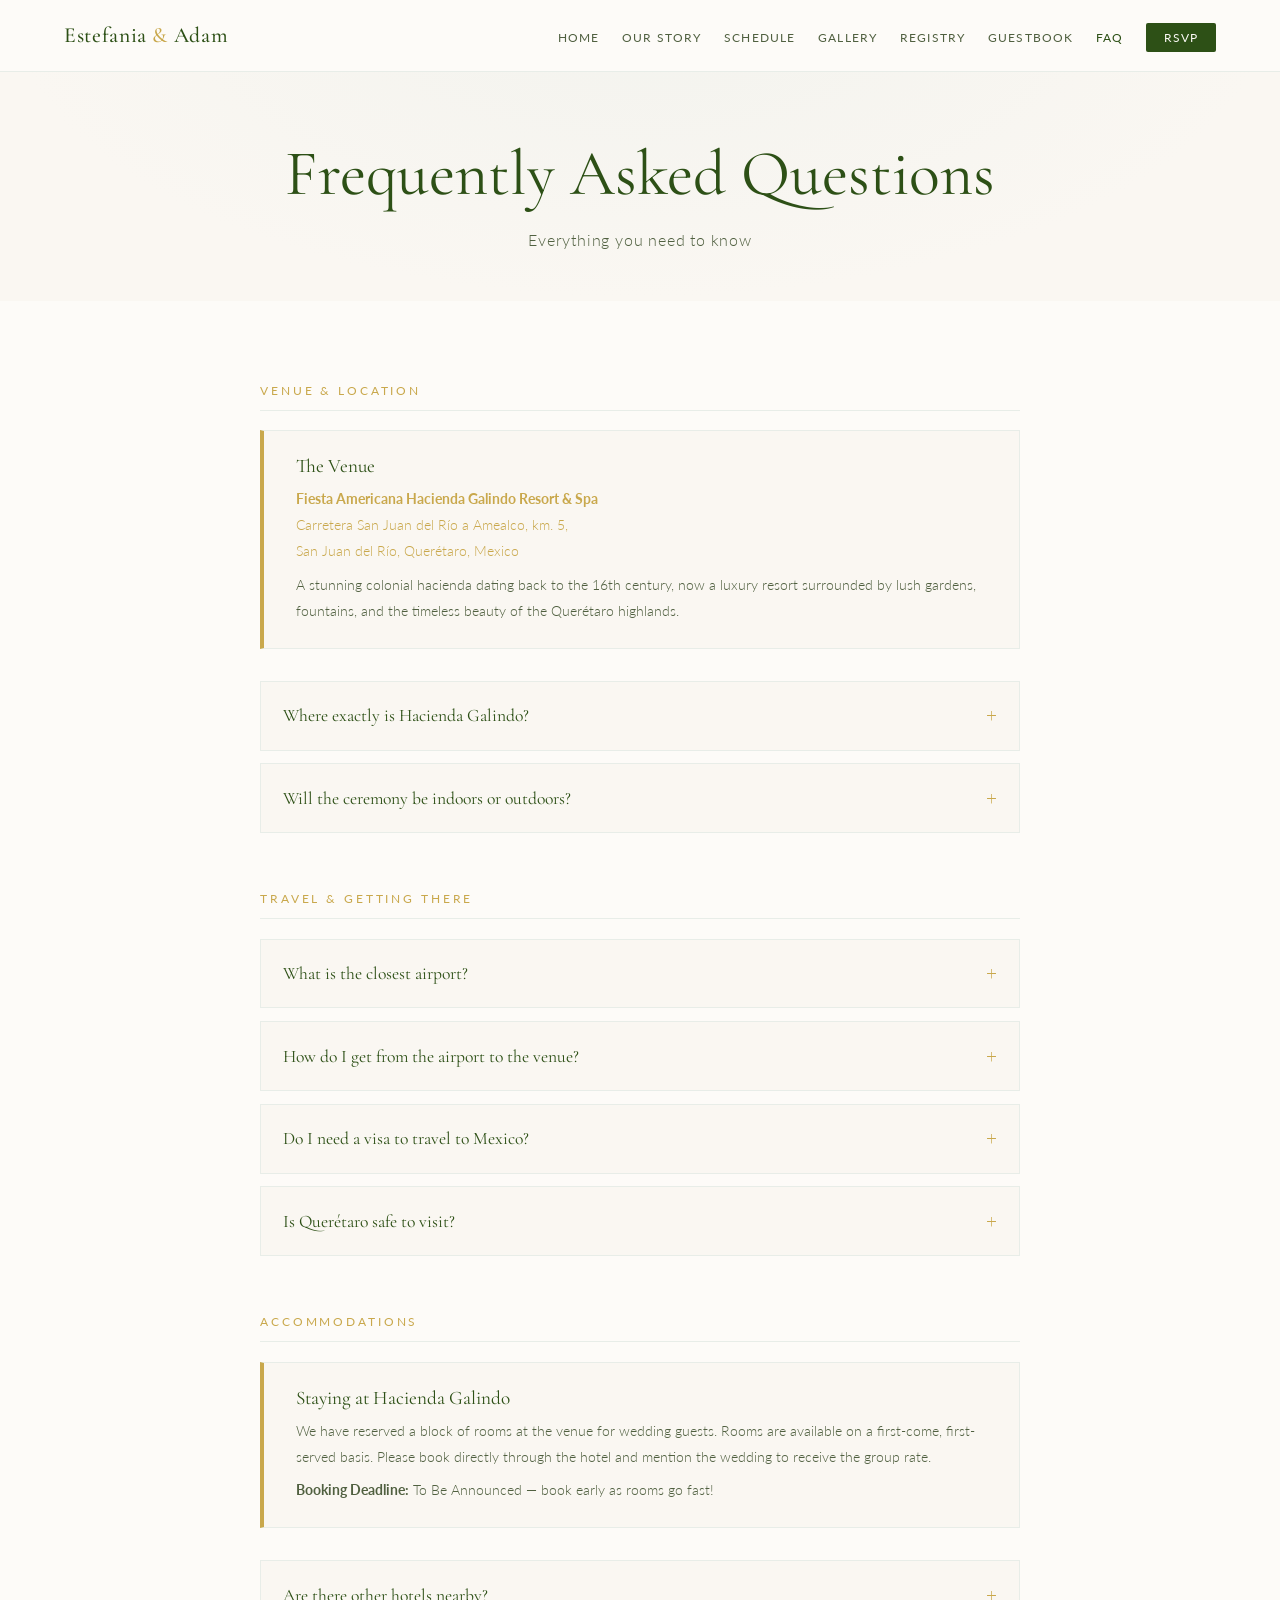
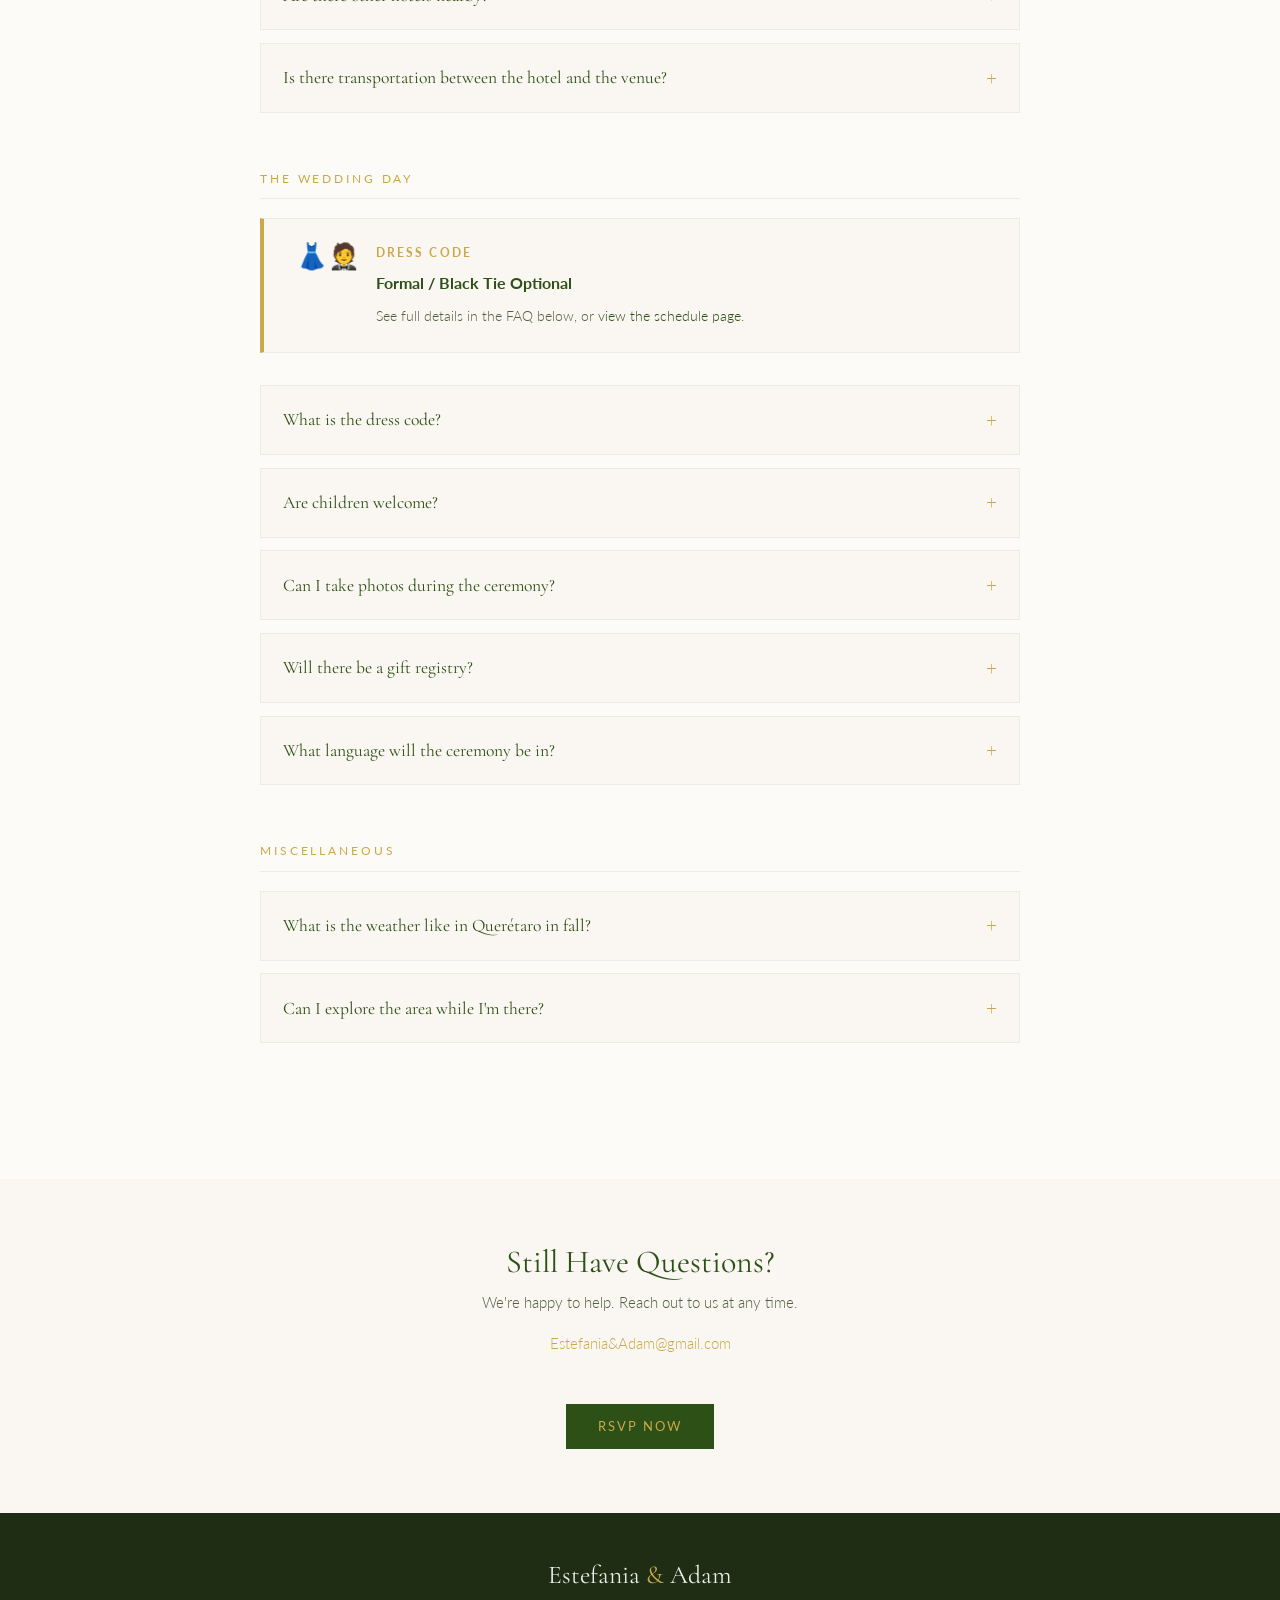
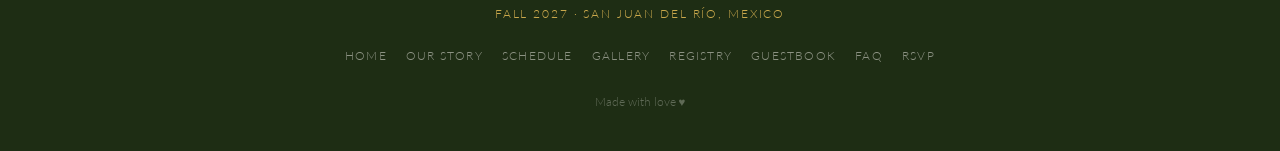
==== faq.html @ 888a8d98 "Update the dress code" ====
<!DOCTYPE html>
<html lang="en">
<head>
  <meta charset="UTF-8" />
  <meta name="viewport" content="width=device-width, initial-scale=1.0" />
  <title>FAQ · Estefania &amp; Adam</title>
  <link rel="stylesheet" href="style.css" />
  <style>
    .faq-section {
      padding: 5rem 0;
      background: var(--warm-white);
    }
    .faq-max {
      max-width: 760px;
      margin: 0 auto;
    }
    .faq-category {
      margin-bottom: 3.5rem;
    }
    .faq-category-title {
      font-family: 'Lato', sans-serif;
      font-size: 0.72rem;
      font-weight: 400;
      letter-spacing: 0.25em;
      text-transform: uppercase;
      color: var(--gold);
      margin-bottom: 1.2rem;
      padding-bottom: 0.6rem;
      border-bottom: 1px solid var(--blush);
    }
    .info-box {
      background: var(--ivory);
      border: 1px solid var(--blush);
      border-left: 4px solid var(--gold);
      padding: 1.5rem 2rem;
      margin-bottom: 2rem;
    }
    .info-box h3 {
      font-size: 1.2rem;
      color: var(--rose);
      margin-bottom: 0.5rem;
    }
    .info-box p, .info-box li {
      font-size: 0.9rem;
      color: var(--text-light);
      line-height: 1.8;
    }
    .info-box ul {
      padding-left: 1.2rem;
      margin-top: 0.4rem;
    }
    .info-box a {
      color: var(--gold);
    }
    .contact-section {
      background: var(--ivory);
      padding: 4rem 1rem;
      text-align: center;
    }
    .contact-section h2 {
      font-size: 2rem;
      color: var(--rose);
      margin-bottom: 0.5rem;
    }
    .contact-section p {
      color: var(--text-light);
      margin-bottom: 1rem;
      font-size: 0.92rem;
    }
    .contact-section a {
      color: var(--gold);
    }
  </style>
</head>
<body>

<nav class="site-nav" aria-label="Main navigation">
  <div class="nav-inner">
    <a href="index.html" class="nav-logo">Estefania <span>&amp;</span> Adam</a>
    <button class="nav-toggle" aria-label="Toggle menu" aria-expanded="false">
      <span></span><span></span><span></span>
    </button>
    <ul class="nav-links">
      <li><a href="index.html">Home</a></li>
      <li><a href="our-story.html">Our Story</a></li>
      <li><a href="schedule.html">Schedule</a></li>
      <li><a href="gallery.html">Gallery</a></li>
      <li><a href="registry.html">Registry</a></li>
      <li><a href="guestbook.html">Guestbook</a></li>
      <li><a href="faq.html">FAQ</a></li>
      <li><a href="rsvp.html" class="nav-rsvp-btn">RSVP</a></li>
    </ul>
  </div>
</nav>

<div class="page-hero">
  <h1 class="fade-in">Frequently Asked Questions</h1>
  <p class="fade-in">Everything you need to know</p>
</div>

<section class="faq-section">
  <div class="container">
    <div class="faq-max">

      <!-- Venue & Location -->
      <div class="faq-category fade-in">
        <div class="faq-category-title">Venue &amp; Location</div>

        <div class="info-box">
          <h3>The Venue</h3>
          <p><a href="https://maps.google.com/?q=Fiesta+Americana+Hacienda+Galindo+Resort+%26+Spa,+Carretera+Amealco+Km+5.5,+San+Juan+del+Rio,+Queretaro,+Mexico" class="map-link" target="_blank" rel="noopener noreferrer"><strong>Fiesta Americana Hacienda Galindo Resort &amp; Spa</strong><br>
          Carretera San Juan del Río a Amealco, km. 5,<br>
          San Juan del Río, Querétaro, Mexico</a></p>
          <p style="margin-top:0.5rem">A stunning colonial hacienda dating back to the 16th century, now a luxury resort surrounded by lush gardens, fountains, and the timeless beauty of the Querétaro highlands.</p>
        </div>

        <div class="accordion fade-in">
          <div class="accordion-header">
            <h3>Where exactly is Hacienda Galindo?</h3>
            <span class="accordion-icon">+</span>
          </div>
          <div class="accordion-body">
            <p>Hacienda Galindo is located in San Juan del Río, in the state of Querétaro, Mexico — about 1.5 hours north of Mexico City and 1 hour south of the city of Querétaro. The surrounding countryside is beautiful and the hacienda itself is set among gardens and colonial architecture.</p>
          </div>
        </div>

        <div class="accordion fade-in">
          <div class="accordion-header">
            <h3>Will the ceremony be indoors or outdoors?</h3>
            <span class="accordion-icon">+</span>
          </div>
          <div class="accordion-body">
            <p>The ceremony will take place in the hacienda's historic chapel. The cocktail hour will be held in the outdoor garden courtyard, and the reception dinner and dancing will be in the grand indoor ballroom. We recommend bringing a light wrap for the outdoor portions of the evening.</p>
          </div>
        </div>
      </div>

      <!-- Travel -->
      <div class="faq-category fade-in">
        <div class="faq-category-title">Travel &amp; Getting There</div>

        <div class="accordion fade-in">
          <div class="accordion-header">
            <h3>What is the closest airport?</h3>
            <span class="accordion-icon">+</span>
          </div>
          <div class="accordion-body">
            <p>The two main options are:</p>
            <ul>
              <li><strong>Mexico City International Airport (MEX)</strong> — the largest hub, about 1.5–2 hours from the venue by car or bus.</li>
              <li><strong>Querétaro Intercontinental Airport (QRO)</strong> — smaller, fewer direct flights, but only about 1 hour from the venue.</li>
            </ul>
            <p>We recommend checking flights to both airports and comparing options. Many international guests choose to fly into MEX for more flight options.</p>
          </div>
        </div>

        <div class="accordion fade-in">
          <div class="accordion-header">
            <h3>How do I get from the airport to the venue?</h3>
            <span class="accordion-icon">+</span>
          </div>
          <div class="accordion-body">
            <p>Several options:</p>
            <ul>
              <li><strong>Rental car</strong>: Recommended for flexibility. Highway 57D connects Mexico City and Querétaro and is a smooth, well-maintained toll road.</li>
              <li><strong>Shuttle service</strong>: The hotel can arrange private shuttle transfers from both airports. Contact the resort directly for rates.</li>
              <li><strong>Bus</strong>: ETN and Primera Plus run luxury buses from Mexico City's North Terminal (Terminal del Norte) to San Juan del Río. Comfortable and affordable.</li>
              <li><strong>Rideshare/Taxi</strong>: Available from both airports — agree on a price before you go if taking a regular taxi.</li>
            </ul>
          </div>
        </div>

        <div class="accordion fade-in">
          <div class="accordion-header">
            <h3>Do I need a visa to travel to Mexico?</h3>
            <span class="accordion-icon">+</span>
          </div>
          <div class="accordion-body">
            <p>Citizens of the United States, Canada, and most European countries do not need a visa for tourism stays up to 180 days. However, requirements vary by nationality — please check with your country's travel authority or the Mexican consulate website well in advance of your trip.</p>
            <p>All visitors will need to fill out an FMM (tourist permit) upon entry, which is typically handled at the airport or border crossing.</p>
          </div>
        </div>

        <div class="accordion fade-in">
          <div class="accordion-header">
            <h3>Is Querétaro safe to visit?</h3>
            <span class="accordion-icon">+</span>
          </div>
          <div class="accordion-body">
            <p>Querétaro is consistently ranked one of the safest states in Mexico and is a popular destination for both domestic and international travelers. San Juan del Río is a peaceful, charming town. As always, exercise common sense while traveling — keep an eye on your belongings and use established transportation options.</p>
          </div>
        </div>
      </div>

      <!-- Accommodations -->
      <div class="faq-category fade-in">
        <div class="faq-category-title">Accommodations</div>

        <div class="info-box">
          <h3>Staying at Hacienda Galindo</h3>
          <p>We have reserved a block of rooms at the venue for wedding guests. Rooms are available on a first-come, first-served basis. Please book directly through the hotel and mention the wedding to receive the group rate.</p>
          <p style="margin-top:0.5rem"><strong>Booking Deadline:</strong> To Be Announced — book early as rooms go fast!</p>
        </div>

        <div class="accordion fade-in">
          <div class="accordion-header">
            <h3>Are there other hotels nearby?</h3>
            <span class="accordion-icon">+</span>
          </div>
          <div class="accordion-body">
            <p>Yes! San Juan del Río and the city of Querétaro (about 1 hour away) both have a range of hotels at various price points. The city of Querétaro in particular has a beautiful historic center with many boutique hotels. We'll share more recommendations as the date approaches.</p>
          </div>
        </div>

        <div class="accordion fade-in">
          <div class="accordion-header">
            <h3>Is there transportation between the hotel and the venue?</h3>
            <span class="accordion-icon">+</span>
          </div>
          <div class="accordion-body">
            <p>For guests staying at Hacienda Galindo, there is no need for additional transportation — the ceremony, cocktail hour, and reception all take place on the property. For guests staying elsewhere, we will provide shuttle information closer to the date.</p>
          </div>
        </div>
      </div>

      <!-- Wedding Day -->
      <div class="faq-category fade-in">
        <div class="faq-category-title">The Wedding Day</div>

        <div class="info-box fade-in" style="border-left-color:var(--gold);display:flex;align-items:flex-start;gap:1rem">
          <span style="font-size:1.6rem;line-height:1;flex-shrink:0" aria-hidden="true">👗🤵</span>
          <div>
            <strong style="font-size:0.72rem;letter-spacing:0.18em;text-transform:uppercase;color:var(--gold);display:block;margin-bottom:0.4rem">Dress Code</strong>
            <strong style="font-size:1rem;color:var(--rose)">Formal / Black Tie Optional</strong>
            <p style="margin:0.4rem 0 0;font-size:0.88rem;color:var(--text-light)">See full details in the FAQ below, or <a href="schedule.html#dress-code" style="color:var(--rose)">view the schedule page</a>.</p>
          </div>
        </div>

        <div class="accordion fade-in">
          <div class="accordion-header">
            <h3>What is the dress code?</h3>
            <span class="accordion-icon">+</span>
          </div>
          <div class="accordion-body">
            <p style="font-family:'Cormorant Garamond',serif;font-style:italic;font-size:1.05rem;color:var(--text-light);margin-bottom:0.8rem">"Think elegant garden party meets Mexican hacienda — dressed to dance under the stars."</p>
            <p><strong>Formal / Black Tie Optional.</strong> We kindly ask all guests to adhere to a formal dress code to help us create a magical and cohesive atmosphere.</p>
            <ul>
              <li><strong>Ladies:</strong> Floor-length gowns in any color — florals, jewel tones, and earth tones are especially welcome. Please avoid cocktail dresses, red, sequins, or white/ivory/cream.</li>
              <li><strong>Gentlemen:</strong> Dark suits, tuxedos, or formal guayaberas preferred. Please avoid casual suits, jeans, or sneakers. Light linen suits are acceptable given the warm climate.</li>
            </ul>
            <p>👠 The ceremony is partially outdoors — block heels or flats are highly recommended for the garden.</p>
            <p style="margin-top:0.6rem;font-size:0.85rem;color:var(--text-light)">For style inspiration, see <a href="schedule.html#dress-code" style="color:var(--rose)">the full dress code guide on the Schedule page</a>.</p>
          </div>
        </div>

        <div class="accordion fade-in">
          <div class="accordion-header">
            <h3>Are children welcome?</h3>
            <span class="accordion-icon">+</span>
          </div>
          <div class="accordion-body">
            <p>We love your little ones! Children are welcome at our wedding. Please indicate the number of children in your party when you RSVP so we can plan accordingly for seating and meals.</p>
          </div>
        </div>

        <div class="accordion fade-in">
          <div class="accordion-header">
            <h3>Can I take photos during the ceremony?</h3>
            <span class="accordion-icon">+</span>
          </div>
          <div class="accordion-body">
            <p>We are having an <strong>unplugged ceremony</strong> — we kindly ask that all phones and cameras be put away during the ceremony so you can be fully present with us. Our photographer will capture every moment, and photos will be shared with all guests after the wedding. Of course, feel free to snap away during cocktail hour and the reception!</p>
          </div>
        </div>

        <div class="accordion fade-in">
          <div class="accordion-header">
            <h3>Will there be a gift registry?</h3>
            <span class="accordion-icon">+</span>
          </div>
          <div class="accordion-body">
            <p>Your presence at our wedding is truly the greatest gift. However, if you'd like to give something, we will be sharing registry information closer to the date. We're also happy to receive contributions to our honeymoon fund.</p>
          </div>
        </div>

        <div class="accordion fade-in">
          <div class="accordion-header">
            <h3>What language will the ceremony be in?</h3>
            <span class="accordion-icon">+</span>
          </div>
          <div class="accordion-body">
            <p>The ceremony will be bilingual — conducted in both English and Spanish — to honor both of our families and cultures. Guests will be provided with a printed program with both languages.</p>
          </div>
        </div>
      </div>

      <!-- Misc -->
      <div class="faq-category fade-in">
        <div class="faq-category-title">Miscellaneous</div>

        <div class="accordion fade-in">
          <div class="accordion-header">
            <h3>What is the weather like in Querétaro in fall?</h3>
            <span class="accordion-icon">+</span>
          </div>
          <div class="accordion-body">
            <p>Fall in Querétaro is lovely — typically warm days (around 20–25°C / 68–77°F) and cool evenings (12–16°C / 54–61°F). October is at the tail end of the rainy season, so expect mostly sunny days with an occasional light shower. We recommend packing a light jacket for the evenings.</p>
          </div>
        </div>

        <div class="accordion fade-in">
          <div class="accordion-header">
            <h3>Can I explore the area while I'm there?</h3>
            <span class="accordion-icon">+</span>
          </div>
          <div class="accordion-body">
            <p>Absolutely — we encourage it! Querétaro is a UNESCO World Heritage city with a stunning colonial historic center. Nearby highlights include:</p>
            <ul>
              <li>The city of Querétaro — aqueduct, Templo de Santa Rosa de Viterbo, plazas</li>
              <li>Tequisquiapan — charming town known for wine and cheese</li>
              <li>Wine Route of Querétaro — several boutique wineries within an hour's drive</li>
              <li>San Miguel de Allende — about 1.5 hours away, a must-visit colonial gem</li>
            </ul>
          </div>
        </div>
      </div>

    </div>
  </div>
</section>

<!-- Contact -->
<section class="contact-section">
  <div class="container">
    <h2 class="fade-in">Still Have Questions?</h2>
    <p class="fade-in">We're happy to help. Reach out to us at any time.</p>
    <p class="fade-in"><a href="mailto:adambhelgeson@gmail.com">Estefania&Adam@gmail.com</a></p>
    <a href="rsvp.html" class="btn btn-primary mt-2 fade-in">RSVP Now</a>
  </div>
</section>

<footer class="site-footer">
  <p class="footer-names">Estefania <span class="footer-ampersand">&amp;</span> Adam</p>
  <p class="footer-date">Fall 2027 · <a href="https://maps.google.com/?q=Fiesta+Americana+Hacienda+Galindo+Resort+%26+Spa,+Carretera+Amealco+Km+5.5,+San+Juan+del+Rio,+Queretaro,+Mexico" class="map-link" target="_blank" rel="noopener noreferrer">San Juan del Río, Mexico</a></p>
  <ul class="footer-links">
    <li><a href="index.html">Home</a></li>
    <li><a href="our-story.html">Our Story</a></li>
    <li><a href="schedule.html">Schedule</a></li>
    <li><a href="gallery.html">Gallery</a></li>
    <li><a href="registry.html">Registry</a></li>
    <li><a href="guestbook.html">Guestbook</a></li>
    <li><a href="faq.html">FAQ</a></li>
    <li><a href="rsvp.html">RSVP</a></li>
  </ul>
  <p class="footer-copy">Made with love &hearts;</p>
</footer>

<script src="script.js"></script>
</body>
</html>
---- style.css ----
/* =========================================
   Wedding Website - Shared Styles
   Estefania & Adam · Fall 2027
   ========================================= */

@import url('https://fonts.googleapis.com/css2?family=Cormorant+Garamond:ital,wght@0,300;0,400;0,500;0,600;1,300;1,400;1,500&family=Lato:wght@300;400;700&display=swap');

/* --- Reset & Base --- */
*, *::before, *::after {
  box-sizing: border-box;
  margin: 0;
  padding: 0;
}

:root {
  --blush:     #E8EDE8;
  --ivory:     #FAF7F2;
  --gold:      #C9A84C;
  --gold-light:#e4c97a;
  --rose:      #2D5016;
  --rose-dark: #1A3009;
  --warm-white:#FDFBF8;
  --text:      #1e2d14;
  --text-light:#506040;
  --nav-h:     72px;
}

html {
  scroll-behavior: smooth;
}

body {
  font-family: 'Lato', sans-serif;
  font-weight: 300;
  color: var(--text);
  background: var(--warm-white);
  line-height: 1.7;
  min-height: 100vh;
  display: flex;
  flex-direction: column;
}

h1, h2, h3, h4, h5 {
  font-family: 'Cormorant Garamond', serif;
  font-weight: 400;
  line-height: 1.2;
}

a {
  color: var(--rose);
  text-decoration: none;
  transition: color 0.2s;
}

a:hover {
  color: var(--rose-dark);
}

img {
  max-width: 100%;
  display: block;
}

.container {
  width: 90%;
  max-width: 1100px;
  margin: 0 auto;
}

main {
  flex: 1;
}

/* --- Fade-in animation --- */
.fade-in {
  opacity: 0;
  transform: translateY(24px);
  transition: opacity 0.7s ease, transform 0.7s ease;
}

.fade-in.visible {
  opacity: 1;
  transform: translateY(0);
}

/* =========================================
   NAVIGATION
   ========================================= */
.site-nav {
  position: fixed;
  top: 0;
  left: 0;
  right: 0;
  height: var(--nav-h);
  background: rgba(253, 251, 248, 0.95);
  backdrop-filter: blur(8px);
  border-bottom: 1px solid var(--blush);
  z-index: 1000;
  display: flex;
  align-items: center;
}

.nav-inner {
  width: 90%;
  max-width: 1200px;
  margin: 0 auto;
  display: flex;
  align-items: center;
  justify-content: space-between;
}

.nav-logo {
  font-family: 'Cormorant Garamond', serif;
  font-size: 1.35rem;
  font-weight: 500;
  color: var(--rose);
  letter-spacing: 0.03em;
  white-space: nowrap;
  flex-shrink: 0;
  margin-right: 2rem;
}

.nav-logo span {
  color: var(--gold);
}

.nav-links {
  display: flex;
  list-style: none;
  gap: 1.4rem;
  align-items: center;
}

.nav-links a {
  font-family: 'Lato', sans-serif;
  font-size: 0.75rem;
  font-weight: 400;
  letter-spacing: 0.1em;
  text-transform: uppercase;
  color: var(--text-light);
  transition: color 0.2s;
}

/* Tighten nav further before hamburger kicks in */
@media (max-width: 1060px) {
  .nav-logo { font-size: 1.1rem; margin-right: 1.2rem; }
  .nav-links { gap: 1rem; }
  .nav-links a { font-size: 0.7rem; letter-spacing: 0.08em; }
}

.nav-links a:hover,
.nav-links a.active {
  color: var(--rose);
}

.nav-rsvp-btn {
  background: var(--rose) !important;
  color: var(--warm-white) !important;
  padding: 0.45rem 1.1rem !important;
  border-radius: 2px;
  letter-spacing: 0.1em !important;
}

.nav-rsvp-btn:hover {
  background: var(--rose-dark) !important;
}

/* Hamburger */
.nav-toggle {
  display: none;
  flex-direction: column;
  gap: 5px;
  background: none;
  border: none;
  cursor: pointer;
  padding: 4px;
}

.nav-toggle span {
  display: block;
  width: 24px;
  height: 1.5px;
  background: var(--rose);
  transition: transform 0.3s, opacity 0.3s;
}

.nav-toggle.open span:nth-child(1) { transform: translateY(6.5px) rotate(45deg); }
.nav-toggle.open span:nth-child(2) { opacity: 0; }
.nav-toggle.open span:nth-child(3) { transform: translateY(-6.5px) rotate(-45deg); }

@media (max-width: 860px) {
  .nav-toggle { display: flex; }

  .nav-links {
    display: none;
    flex-direction: column;
    position: absolute;
    top: var(--nav-h);
    left: 0;
    right: 0;
    background: var(--warm-white);
    border-bottom: 1px solid var(--blush);
    padding: 1.5rem 0 2rem;
    gap: 1.2rem;
    text-align: center;
  }

  .nav-links.open {
    display: flex;
  }

  .nav-links a {
    font-size: 0.9rem;
  }
}

/* =========================================
   FOOTER
   ========================================= */
.site-footer {
  background: var(--text);
  color: rgba(250, 247, 242, 0.7);
  text-align: center;
  padding: 2.5rem 1rem;
  margin-top: auto;
}

.footer-names {
  font-family: 'Cormorant Garamond', serif;
  font-size: 1.6rem;
  font-weight: 400;
  color: var(--blush);
  margin-bottom: 0.4rem;
}

.footer-ampersand {
  color: var(--gold);
}

.footer-date {
  font-size: 0.78rem;
  letter-spacing: 0.15em;
  text-transform: uppercase;
  color: var(--gold);
  margin-bottom: 1rem;
}

.footer-links {
  display: flex;
  justify-content: center;
  flex-wrap: wrap;
  gap: 1.2rem;
  list-style: none;
  margin-bottom: 1.5rem;
}

.footer-links a {
  font-size: 0.75rem;
  letter-spacing: 0.1em;
  text-transform: uppercase;
  color: rgba(250, 247, 242, 0.5);
}

.footer-links a:hover {
  color: var(--blush);
}

/* Map links — inherit surrounding color, gold underline on hover */
.map-link {
  color: inherit;
  text-decoration: none;
  transition: color 0.2s, text-decoration-color 0.2s;
  text-underline-offset: 3px;
}

.map-link:hover {
  color: var(--gold) !important;
  text-decoration: underline;
  text-decoration-color: var(--gold);
}

.footer-copy {
  font-size: 0.72rem;
  color: rgba(250, 247, 242, 0.3);
}

/* =========================================
   FLORAL DECORATIVE ELEMENTS
   ========================================= */
.floral-divider {
  display: flex;
  align-items: center;
  gap: 1rem;
  margin: 2rem auto;
  max-width: 400px;
}

.floral-divider::before,
.floral-divider::after {
  content: '';
  flex: 1;
  height: 1px;
  background: var(--gold);
  opacity: 0.5;
}

.floral-divider svg {
  flex-shrink: 0;
  color: var(--gold);
}

/* Inline SVG floral corner decoration */
.floral-corner {
  position: absolute;
  opacity: 0.18;
  color: var(--rose);
  pointer-events: none;
}

.floral-corner.top-left  { top: 0; left: 0; }
.floral-corner.top-right { top: 0; right: 0; transform: scaleX(-1); }
.floral-corner.bot-left  { bottom: 0; left: 0; transform: scaleY(-1); }
.floral-corner.bot-right { bottom: 0; right: 0; transform: scale(-1); }

/* =========================================
   PAGE HERO (inner pages)
   ========================================= */
.page-hero {
  padding: calc(var(--nav-h) + 4rem) 1rem 3rem;
  text-align: center;
  background: var(--ivory);
  position: relative;
  overflow: hidden;
}

.page-hero::before {
  content: '';
  position: absolute;
  inset: 0;
  background: radial-gradient(ellipse at 50% 0%, var(--blush) 0%, transparent 70%);
  opacity: 0.4;
}

.page-hero h1 {
  font-size: clamp(2.2rem, 6vw, 4rem);
  color: var(--rose);
  position: relative;
}

.page-hero p {
  margin-top: 0.8rem;
  color: var(--text-light);
  font-size: 1rem;
  letter-spacing: 0.05em;
  position: relative;
}

/* =========================================
   SECTION TITLES
   ========================================= */
.section-title {
  font-size: clamp(1.8rem, 4vw, 2.8rem);
  color: var(--rose);
  text-align: center;
  margin-bottom: 0.5rem;
}

.section-subtitle {
  text-align: center;
  color: var(--text-light);
  font-size: 0.9rem;
  letter-spacing: 0.08em;
  margin-bottom: 3rem;
}

/* =========================================
   BUTTONS
   ========================================= */
.btn {
  display: inline-block;
  padding: 0.75rem 2rem;
  font-family: 'Lato', sans-serif;
  font-size: 0.8rem;
  font-weight: 400;
  letter-spacing: 0.15em;
  text-transform: uppercase;
  border: none;
  cursor: pointer;
  transition: background 0.2s, color 0.2s, transform 0.15s;
}

.btn:hover {
  transform: translateY(-1px);
}

.btn-primary {
  background: var(--rose);
  color: var(--warm-white);
}

.btn-primary:hover {
  background: var(--rose-dark);
  color: var(--warm-white);
}

.btn-outline {
  background: transparent;
  color: var(--rose);
  border: 1px solid var(--rose);
}

.btn-outline:hover {
  background: var(--rose);
  color: var(--warm-white);
}

.btn-gold {
  background: var(--gold);
  color: var(--warm-white);
}

.btn-gold:hover {
  background: #a8883a;
  color: var(--warm-white);
}

/* =========================================
   CARDS GRID
   ========================================= */
.cards-grid {
  display: grid;
  grid-template-columns: repeat(auto-fit, minmax(220px, 1fr));
  gap: 1.5rem;
  margin-top: 2.5rem;
}

.card {
  background: var(--ivory);
  border: 1px solid var(--blush);
  padding: 2.2rem 1.8rem;
  text-align: center;
  transition: transform 0.2s, box-shadow 0.2s;
  position: relative;
  overflow: hidden;
}

.card::after {
  content: '';
  position: absolute;
  bottom: 0; left: 0; right: 0;
  height: 2px;
  background: var(--gold);
  transform: scaleX(0);
  transition: transform 0.3s;
  transform-origin: left;
}

.card:hover {
  transform: translateY(-4px);
  box-shadow: 0 12px 40px rgba(45, 80, 22, 0.1);
}

.card:hover::after {
  transform: scaleX(1);
}

.card-icon {
  font-size: 2rem;
  margin-bottom: 1rem;
  color: var(--gold);
}

.card h3 {
  font-size: 1.4rem;
  color: var(--rose);
  margin-bottom: 0.5rem;
}

.card p {
  font-size: 0.88rem;
  color: var(--text-light);
  margin-bottom: 1.2rem;
}

/* =========================================
   FORM STYLES
   ========================================= */
.form-group {
  margin-bottom: 1.5rem;
}

.form-group label {
  display: block;
  font-size: 0.78rem;
  letter-spacing: 0.12em;
  text-transform: uppercase;
  color: var(--text-light);
  margin-bottom: 0.4rem;
}

.form-group input,
.form-group select,
.form-group textarea {
  width: 100%;
  padding: 0.75rem 1rem;
  font-family: 'Lato', sans-serif;
  font-size: 0.95rem;
  font-weight: 300;
  color: var(--text);
  background: var(--warm-white);
  border: 1px solid var(--blush);
  border-radius: 0;
  outline: none;
  transition: border-color 0.2s;
  appearance: none;
}

.form-group input:focus,
.form-group select:focus,
.form-group textarea:focus {
  border-color: var(--rose);
}

.form-group input.email-invalid {
  border-color: var(--rose);
}

.email-error {
  display: block;
  margin-top: 0.35rem;
  font-size: 0.78rem;
  color: #2D5016;
  letter-spacing: 0.01em;
}

.email-valid-check {
  position: absolute;
  right: 0.9rem;
  top: 50%;
  transform: translateY(-50%);
  color: var(--gold);
  font-size: 0.95rem;
  pointer-events: none;
}

.form-group.email-wrap {
  position: relative;
}

.form-group textarea {
  resize: vertical;
  min-height: 120px;
}

.form-row {
  display: grid;
  grid-template-columns: 1fr 1fr;
  gap: 1rem;
}

@media (max-width: 580px) {
  .form-row { grid-template-columns: 1fr; }
}

/* =========================================
   RADIO / CHECKBOX CUSTOM
   ========================================= */
.radio-group {
  display: flex;
  flex-wrap: wrap;
  gap: 0.8rem;
  margin-top: 0.5rem;
}

.radio-option {
  display: flex;
  align-items: center;
  gap: 0.5rem;
  cursor: pointer;
  font-size: 0.9rem;
}

.radio-option input[type="radio"] {
  width: auto;
  accent-color: var(--rose);
}

/* =========================================
   ACCORDION (FAQ)
   ========================================= */
.accordion {
  border: 1px solid var(--blush);
  margin-bottom: 0.8rem;
}

.accordion-header {
  display: flex;
  justify-content: space-between;
  align-items: center;
  padding: 1.1rem 1.4rem;
  cursor: pointer;
  background: var(--ivory);
  transition: background 0.2s;
  user-select: none;
}

.accordion-header:hover {
  background: var(--blush);
}

.accordion-header h3 {
  font-size: 1.1rem;
  color: var(--rose);
  font-weight: 400;
}

.accordion-icon {
  color: var(--gold);
  font-size: 1.2rem;
  transition: transform 0.3s;
  flex-shrink: 0;
}

.accordion.open .accordion-icon {
  transform: rotate(45deg);
}

.accordion-body {
  max-height: 0;
  overflow: hidden;
  transition: max-height 0.35s ease, padding 0.35s ease;
  padding: 0 1.4rem;
  background: var(--warm-white);
}

.accordion.open .accordion-body {
  max-height: 500px;
  padding: 1.2rem 1.4rem;
}

.accordion-body p {
  color: var(--text-light);
  font-size: 0.95rem;
}

.accordion-body ul,
.accordion-body ol {
  color: var(--text-light);
  font-size: 0.95rem;
  padding-left: 1.4rem;
  margin-top: 0.5rem;
}

.accordion-body li {
  margin-bottom: 0.4rem;
}

/* =========================================
   TIMELINE (Our Story)
   ========================================= */
.timeline {
  position: relative;
  max-width: 700px;
  margin: 0 auto;
}

.timeline::before {
  content: '';
  position: absolute;
  left: 50%;
  top: 0;
  bottom: 0;
  width: 1px;
  background: var(--blush);
  transform: translateX(-50%);
}

.timeline-item {
  display: flex;
  gap: 2rem;
  margin-bottom: 3rem;
  position: relative;
}

.timeline-item:nth-child(even) {
  flex-direction: row-reverse;
}

.timeline-item:nth-child(even) .timeline-content {
  text-align: right;
}

.timeline-dot {
  position: absolute;
  left: 50%;
  top: 0.5rem;
  transform: translateX(-50%);
  width: 12px;
  height: 12px;
  border-radius: 50%;
  background: var(--gold);
  border: 2px solid var(--warm-white);
  box-shadow: 0 0 0 2px var(--gold);
  z-index: 1;
}

.timeline-content {
  width: calc(50% - 2rem);
  padding: 1.4rem;
  background: var(--ivory);
  border: 1px solid var(--blush);
}

.timeline-date {
  font-family: 'Cormorant Garamond', serif;
  font-size: 0.85rem;
  letter-spacing: 0.1em;
  color: var(--gold);
  text-transform: uppercase;
  margin-bottom: 0.4rem;
}

.timeline-content h3 {
  font-size: 1.3rem;
  color: var(--rose);
  margin-bottom: 0.5rem;
}

.timeline-content p {
  font-size: 0.9rem;
  color: var(--text-light);
}

@media (max-width: 640px) {
  .timeline::before { left: 16px; }

  .timeline-item,
  .timeline-item:nth-child(even) {
    flex-direction: column;
    padding-left: 48px;
  }

  .timeline-item:nth-child(even) .timeline-content {
    text-align: left;
  }

  .timeline-dot {
    left: 16px;
    top: 0.4rem;
  }

  .timeline-content {
    width: 100%;
  }
}

/* =========================================
   SCHEDULE
   ========================================= */
.schedule-day {
  margin-bottom: 3rem;
}

.schedule-day-title {
  font-size: 1.6rem;
  color: var(--rose);
  border-bottom: 1px solid var(--blush);
  padding-bottom: 0.6rem;
  margin-bottom: 1.5rem;
}

.schedule-event {
  display: grid;
  grid-template-columns: 120px 1fr;
  gap: 1.5rem;
  margin-bottom: 1.2rem;
  align-items: start;
}

.event-time {
  font-family: 'Cormorant Garamond', serif;
  font-size: 1rem;
  color: var(--gold);
  letter-spacing: 0.05em;
  padding-top: 0.15rem;
  text-align: right;
}

.event-details {
  border-left: 2px solid var(--blush);
  padding-left: 1.2rem;
}

.event-details h3 {
  font-size: 1.15rem;
  color: var(--text);
  margin-bottom: 0.2rem;
}

.event-details p {
  font-size: 0.88rem;
  color: var(--text-light);
}

@media (max-width: 500px) {
  .schedule-event {
    grid-template-columns: 1fr;
    gap: 0.3rem;
  }
  .event-time { text-align: left; }
}

/* =========================================
   GALLERY
   ========================================= */
.gallery-grid {
  columns: 3;
  column-gap: 1rem;
}

.gallery-item {
  break-inside: avoid;
  margin-bottom: 1rem;
  overflow: hidden;
  cursor: pointer;
  position: relative;
}

.gallery-placeholder {
  background: var(--blush);
  display: flex;
  align-items: center;
  justify-content: center;
  color: var(--rose);
  font-family: 'Cormorant Garamond', serif;
  font-size: 1rem;
  transition: transform 0.3s;
  aspect-ratio: 4/3;
}

.gallery-item:nth-child(3n+1) .gallery-placeholder { aspect-ratio: 4/5; }
.gallery-item:nth-child(3n+2) .gallery-placeholder { aspect-ratio: 1/1; }

.gallery-item:hover .gallery-placeholder {
  transform: scale(1.03);
}

@media (max-width: 700px) { .gallery-grid { columns: 2; } }
@media (max-width: 420px) { .gallery-grid { columns: 1; } }

/* =========================================
   GUESTBOOK
   ========================================= */
.guestbook-entries {
  display: grid;
  grid-template-columns: repeat(auto-fill, minmax(280px, 1fr));
  gap: 1.5rem;
  margin-top: 2rem;
}

.guestbook-entry {
  background: var(--ivory);
  border: 1px solid var(--blush);
  padding: 1.5rem;
  position: relative;
}

.guestbook-entry::before {
  content: '\201C';
  font-family: 'Cormorant Garamond', serif;
  font-size: 4rem;
  color: var(--blush);
  line-height: 1;
  position: absolute;
  top: 0.3rem;
  left: 1rem;
}

.guestbook-entry p {
  font-size: 0.92rem;
  color: var(--text);
  margin-bottom: 1rem;
  padding-top: 1.5rem;
}

.guestbook-entry-author {
  font-family: 'Cormorant Garamond', serif;
  font-size: 1rem;
  color: var(--rose);
}

.guestbook-entry-date {
  font-size: 0.75rem;
  color: var(--text-light);
}

/* =========================================
   COUNTDOWN
   ========================================= */
.countdown {
  display: flex;
  justify-content: center;
  gap: 1rem;
  flex-wrap: wrap;
  margin: 2rem 0;
}

.countdown-unit {
  text-align: center;
  min-width: 80px;
}

.countdown-number {
  font-family: 'Cormorant Garamond', serif;
  font-size: clamp(2.5rem, 7vw, 4.5rem);
  font-weight: 300;
  color: var(--rose);
  line-height: 1;
  display: block;
}

.countdown-label {
  font-size: 0.68rem;
  letter-spacing: 0.2em;
  text-transform: uppercase;
  color: var(--gold);
  margin-top: 0.3rem;
}

.countdown-sep {
  font-family: 'Cormorant Garamond', serif;
  font-size: 3rem;
  color: var(--blush);
  align-self: flex-start;
  margin-top: 0.4rem;
}

/* =========================================
   UTILITY
   ========================================= */
.text-center { text-align: center; }
.mt-1 { margin-top: 1rem; }
.mt-2 { margin-top: 2rem; }
.mt-3 { margin-top: 3rem; }
.mb-1 { margin-bottom: 1rem; }
.mb-2 { margin-bottom: 2rem; }
.section-pad {
  padding: 5rem 0;
}
.section-pad-sm {
  padding: 3rem 0;
}
.bg-ivory { background: var(--ivory); }
.bg-blush { background: var(--blush); }

/* Success message */
.success-msg {
  display: none;
  background: #f0faf0;
  border: 1px solid #b8ddb8;
  color: #3a6e3a;
  padding: 1rem 1.5rem;
  margin-top: 1rem;
  font-size: 0.9rem;
}
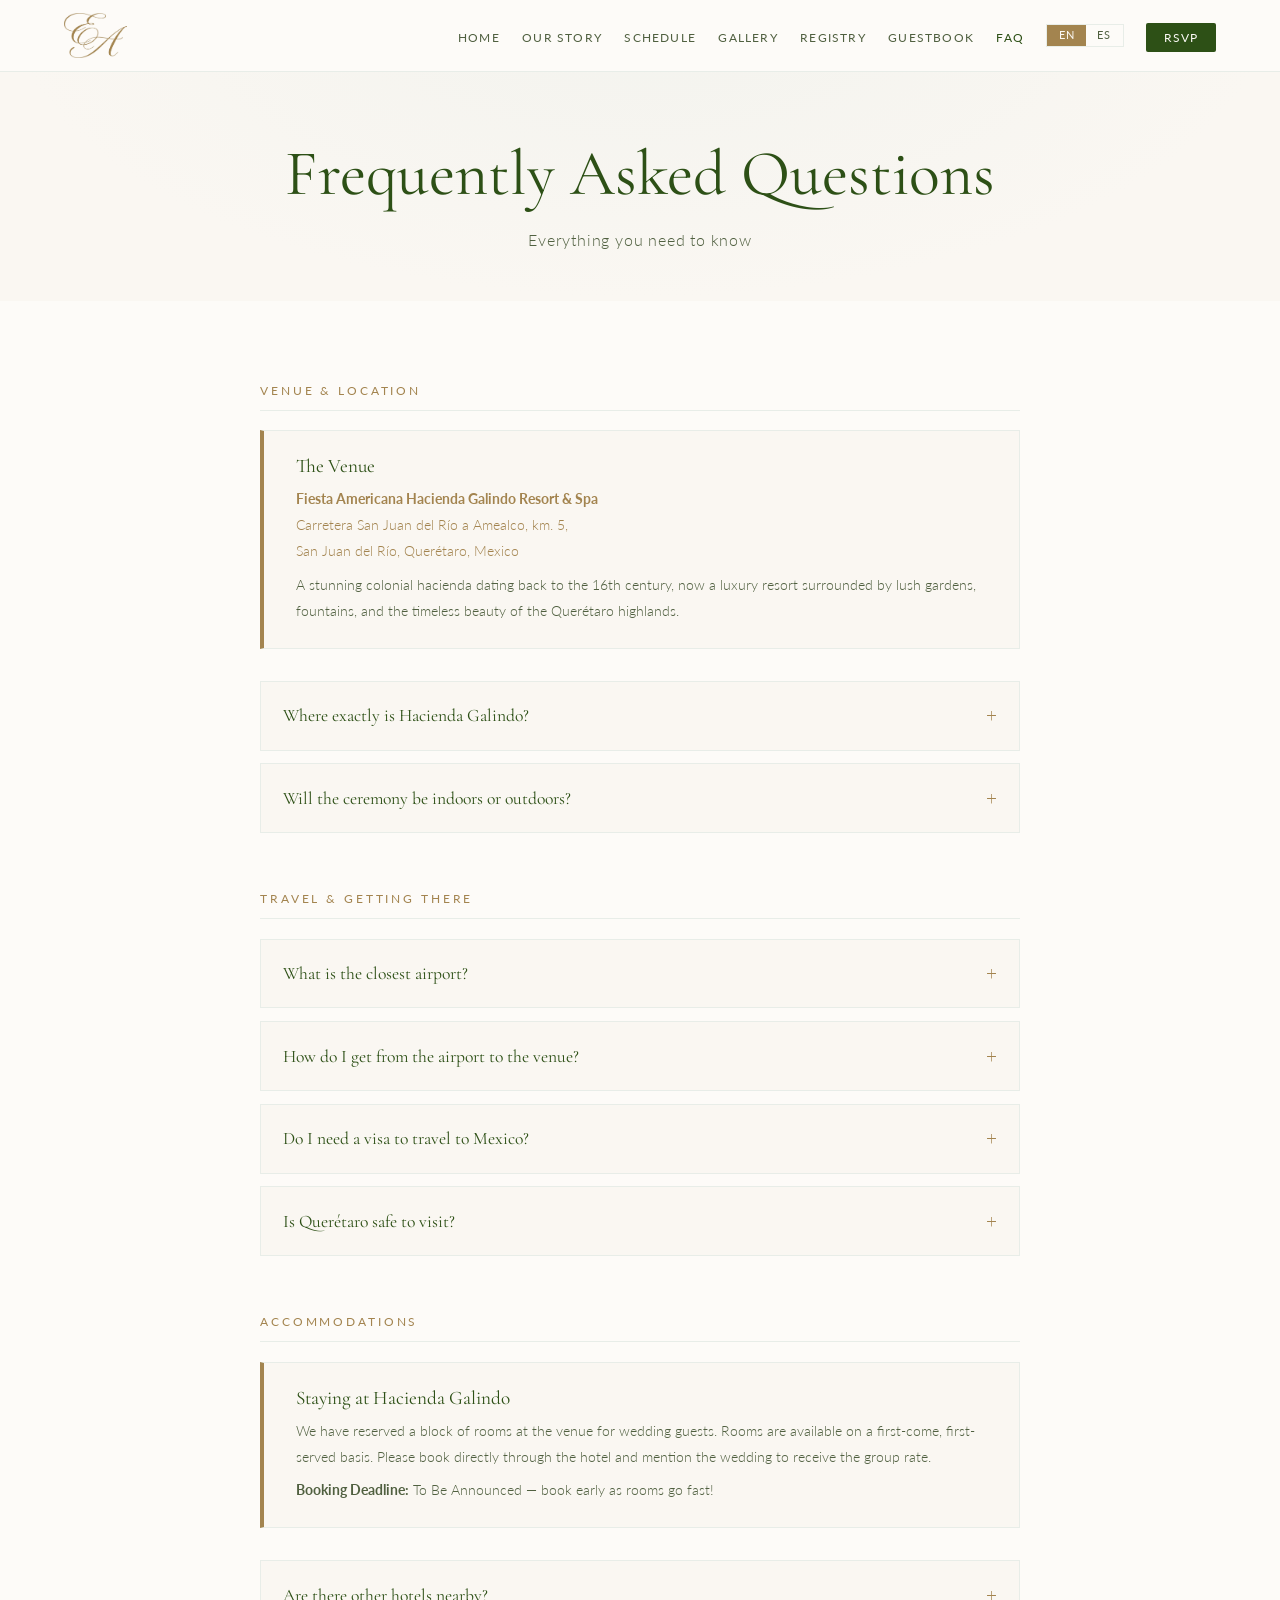
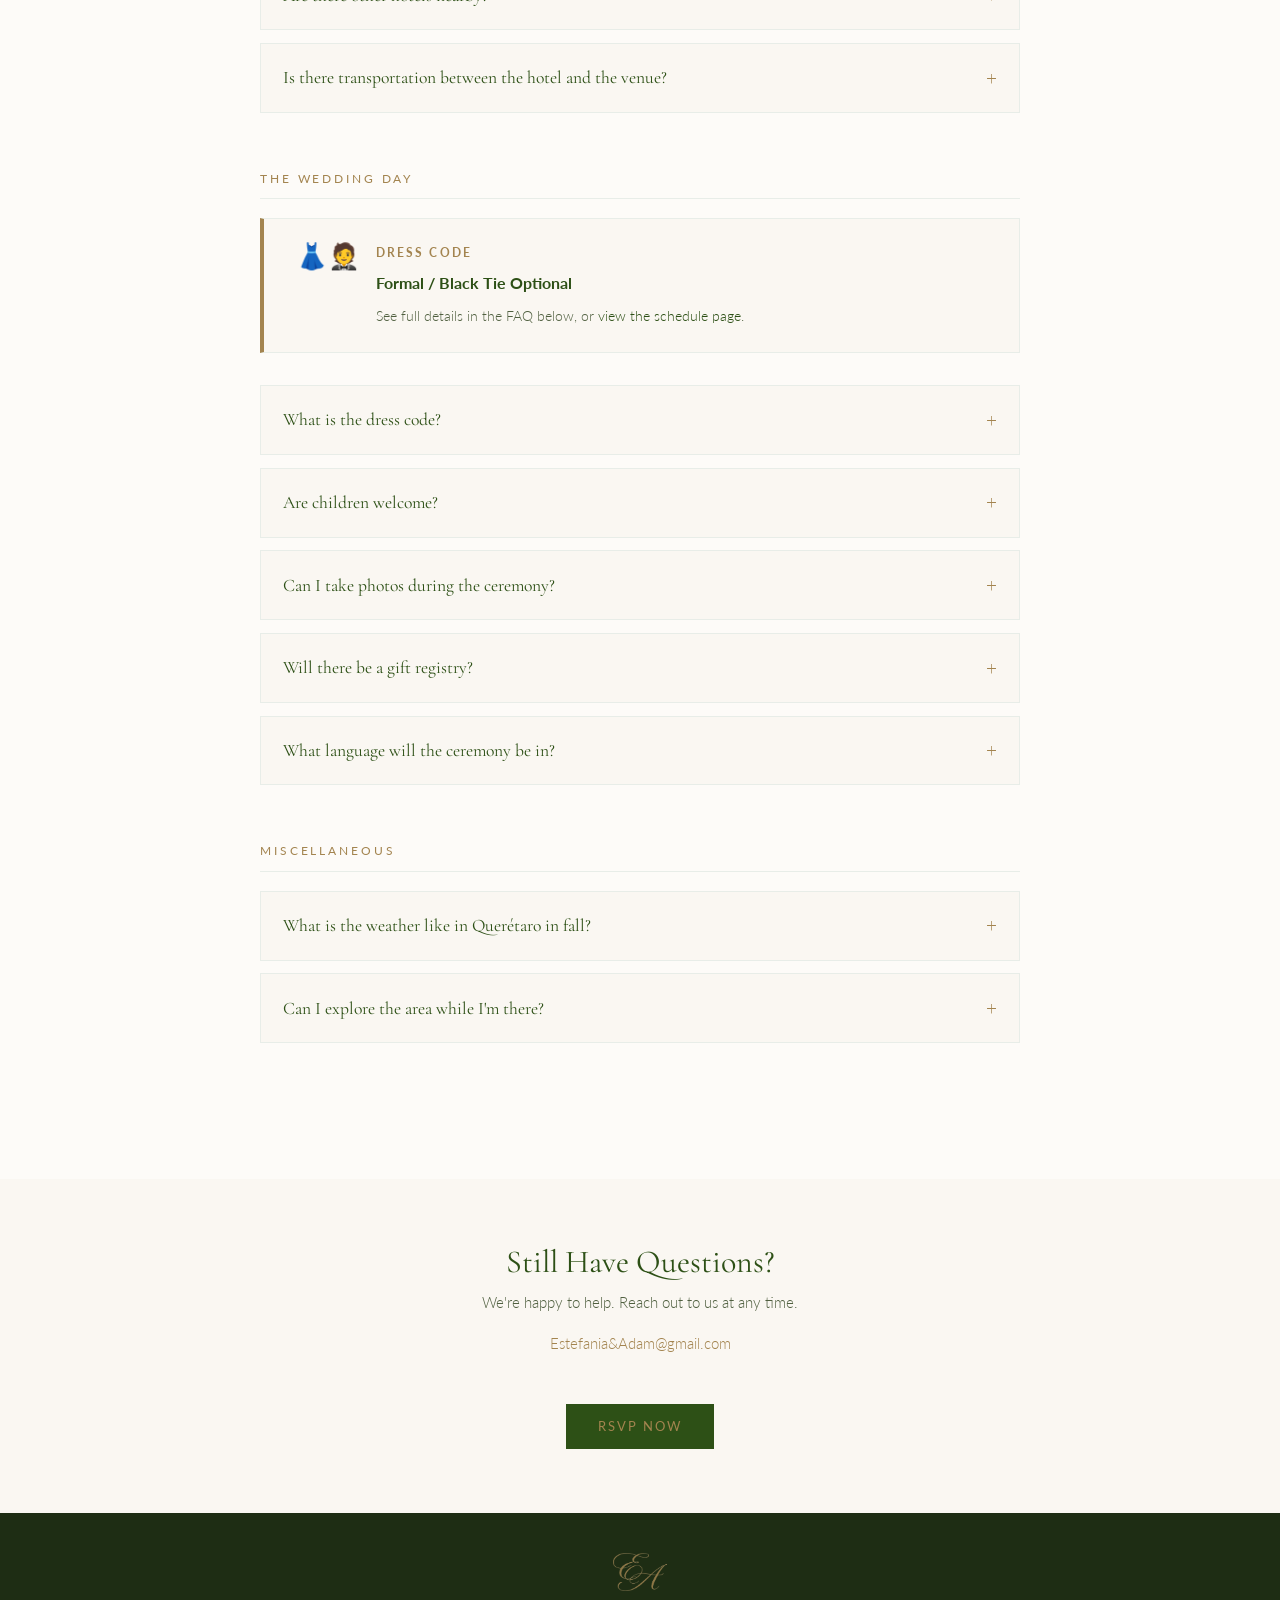
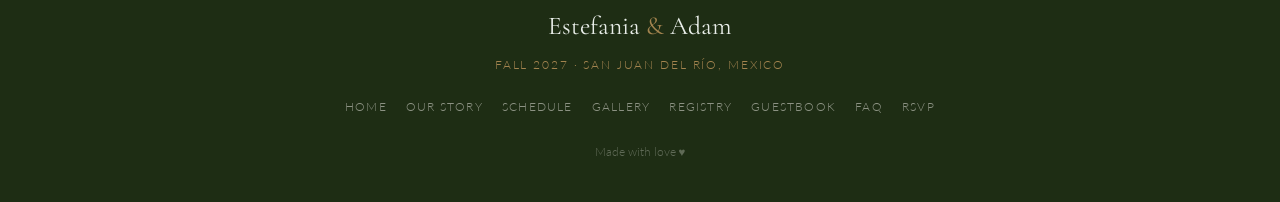
==== commit 5d1a3454: "added logo, new gold theme, filled out our story, started spanish tranlsations" ====
--- a/faq.html
+++ b/faq.html
@@ -3,6 +3,7 @@
 <head>
   <meta charset="UTF-8" />
   <meta name="viewport" content="width=device-width, initial-scale=1.0" />
+  <link rel="icon" type="image/png" href="monogram_transparent.png">
   <title>FAQ · Estefania &amp; Adam</title>
   <link rel="stylesheet" href="style.css" />
   <style>
@@ -76,26 +77,32 @@
 
 <nav class="site-nav" aria-label="Main navigation">
   <div class="nav-inner">
-    <a href="index.html" class="nav-logo">Estefania <span>&amp;</span> Adam</a>
+    <a href="index.html" class="nav-logo"><img src="monogram.svg" alt="Estefania &amp; Adam" height="45" style="display:block"></a>
     <button class="nav-toggle" aria-label="Toggle menu" aria-expanded="false">
       <span></span><span></span><span></span>
     </button>
     <ul class="nav-links">
-      <li><a href="index.html">Home</a></li>
-      <li><a href="our-story.html">Our Story</a></li>
-      <li><a href="schedule.html">Schedule</a></li>
-      <li><a href="gallery.html">Gallery</a></li>
-      <li><a href="registry.html">Registry</a></li>
-      <li><a href="guestbook.html">Guestbook</a></li>
-      <li><a href="faq.html">FAQ</a></li>
-      <li><a href="rsvp.html" class="nav-rsvp-btn">RSVP</a></li>
+      <li><a href="index.html" data-i18n="nav_home">Home</a></li>
+      <li><a href="our-story.html" data-i18n="nav_story">Our Story</a></li>
+      <li><a href="schedule.html" data-i18n="nav_schedule">Schedule</a></li>
+      <li><a href="gallery.html" data-i18n="nav_gallery">Gallery</a></li>
+      <li><a href="registry.html" data-i18n="nav_registry">Registry</a></li>
+      <li><a href="guestbook.html" data-i18n="nav_guestbook">Guestbook</a></li>
+      <li><a href="faq.html" data-i18n="nav_faq">FAQ</a></li>
+      <li class="lang-toggle-item" style="display:flex;align-items:center">
+        <div class="lang-toggle" role="group" aria-label="Language">
+          <button class="lang-btn lang-active" data-lang="en" onclick="setLanguage('en')">EN</button>
+          <button class="lang-btn" data-lang="es" onclick="setLanguage('es')">ES</button>
+        </div>
+      </li>
+      <li><a href="rsvp.html" class="nav-rsvp-btn" data-i18n="nav_rsvp">RSVP</a></li>
     </ul>
   </div>
 </nav>
 
 <div class="page-hero">
-  <h1 class="fade-in">Frequently Asked Questions</h1>
-  <p class="fade-in">Everything you need to know</p>
+  <h1 class="fade-in" data-i18n="faq_hero_title">Frequently Asked Questions</h1>
+  <p class="fade-in" data-i18n="faq_hero_subtitle">Everything you need to know</p>
 </div>
 
 <section class="faq-section">
@@ -340,6 +347,7 @@
 </section>
 
 <footer class="site-footer">
+  <img src="monogram.svg" alt="" aria-hidden="true" height="38" style="opacity:0.85;display:block;margin:0 auto 0.8rem">
   <p class="footer-names">Estefania <span class="footer-ampersand">&amp;</span> Adam</p>
   <p class="footer-date">Fall 2027 · <a href="https://maps.google.com/?q=Fiesta+Americana+Hacienda+Galindo+Resort+%26+Spa,+Carretera+Amealco+Km+5.5,+San+Juan+del+Rio,+Queretaro,+Mexico" class="map-link" target="_blank" rel="noopener noreferrer">San Juan del Río, Mexico</a></p>
   <ul class="footer-links">
@@ -352,9 +360,10 @@
     <li><a href="faq.html">FAQ</a></li>
     <li><a href="rsvp.html">RSVP</a></li>
   </ul>
-  <p class="footer-copy">Made with love &hearts;</p>
+  <p class="footer-copy" data-i18n="footer_love">Made with love &hearts;</p>
 </footer>
 
+<script src="translations.js"></script>
 <script src="script.js"></script>
 </body>
 </html>
--- a/style.css
+++ b/style.css
@@ -15,8 +15,8 @@
 :root {
   --blush:     #E8EDE8;
   --ivory:     #FAF7F2;
-  --gold:      #C9A84C;
-  --gold-light:#e4c97a;
+  --gold:      #a3844f;
+  --gold-light:#c4a270;
   --rose:      #2D5016;
   --rose-dark: #1A3009;
   --warm-white:#FDFBF8;
@@ -110,14 +110,11 @@
 }
 
 .nav-logo {
-  font-family: 'Cormorant Garamond', serif;
-  font-size: 1.35rem;
-  font-weight: 500;
-  color: var(--rose);
-  letter-spacing: 0.03em;
-  white-space: nowrap;
   flex-shrink: 0;
   margin-right: 2rem;
+  display: flex;
+  align-items: center;
+  line-height: 0;
 }
 
 .nav-logo span {
@@ -143,7 +140,7 @@
 
 /* Tighten nav further before hamburger kicks in */
 @media (max-width: 1060px) {
-  .nav-logo { font-size: 1.1rem; margin-right: 1.2rem; }
+  .nav-logo { margin-right: 1.2rem; }
   .nav-links { gap: 1rem; }
   .nav-links a { font-size: 0.7rem; letter-spacing: 0.08em; }
 }
@@ -163,6 +160,42 @@
 
 .nav-rsvp-btn:hover {
   background: var(--rose-dark) !important;
+}
+
+/* Language toggle */
+.lang-toggle {
+  display: flex;
+  align-items: center;
+  gap: 0;
+  border: 1px solid var(--blush);
+  overflow: hidden;
+  flex-shrink: 0;
+}
+.lang-btn {
+  background: transparent;
+  border: none;
+  padding: 0.3rem 0.7rem;
+  font-family: 'Lato', sans-serif;
+  font-size: 0.68rem;
+  letter-spacing: 0.1em;
+  text-transform: uppercase;
+  color: var(--text-light);
+  cursor: pointer;
+  transition: background 0.2s, color 0.2s;
+  line-height: 1;
+}
+.lang-btn.lang-active {
+  background: var(--gold);
+  color: var(--ivory);
+}
+.lang-btn:hover:not(.lang-active) {
+  color: var(--rose);
+}
+@media (max-width: 860px) {
+  .lang-toggle {
+    margin: 0.5rem auto;
+    width: fit-content;
+  }
 }
 
 /* Hamburger */
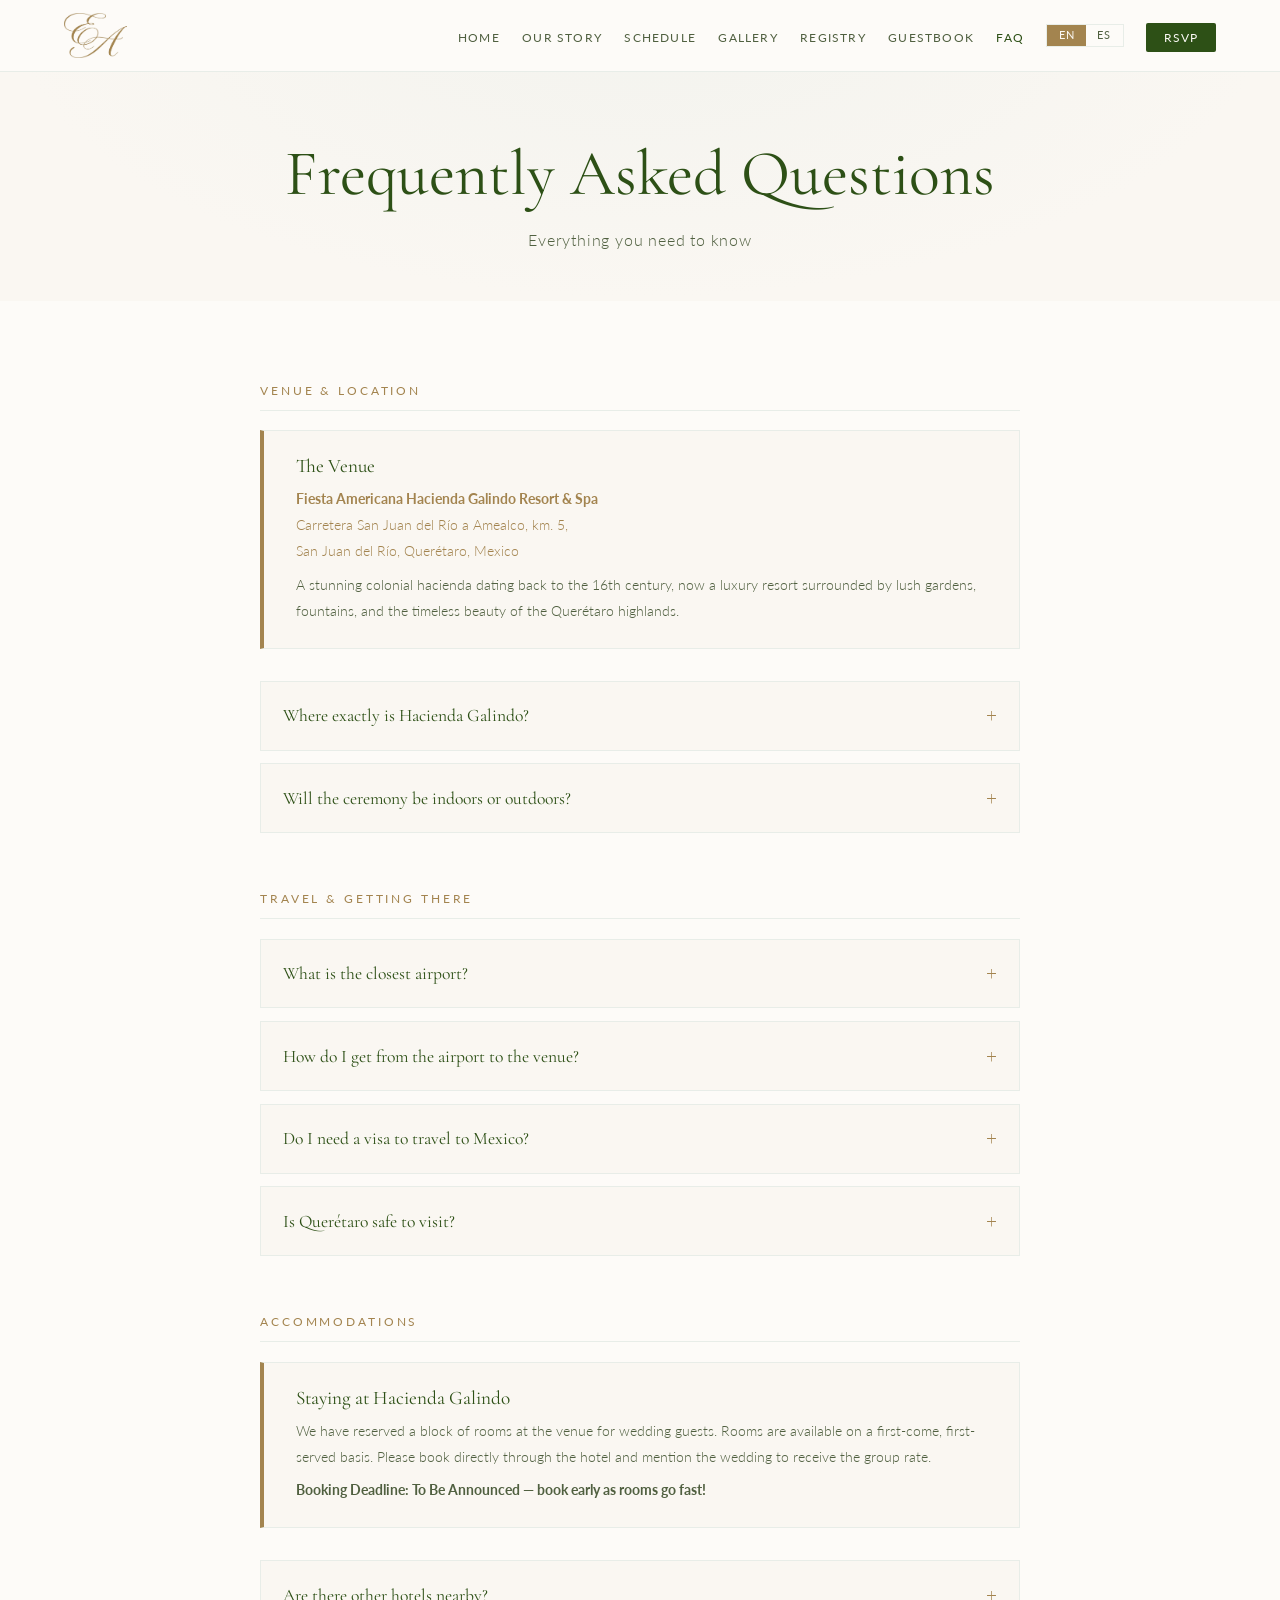
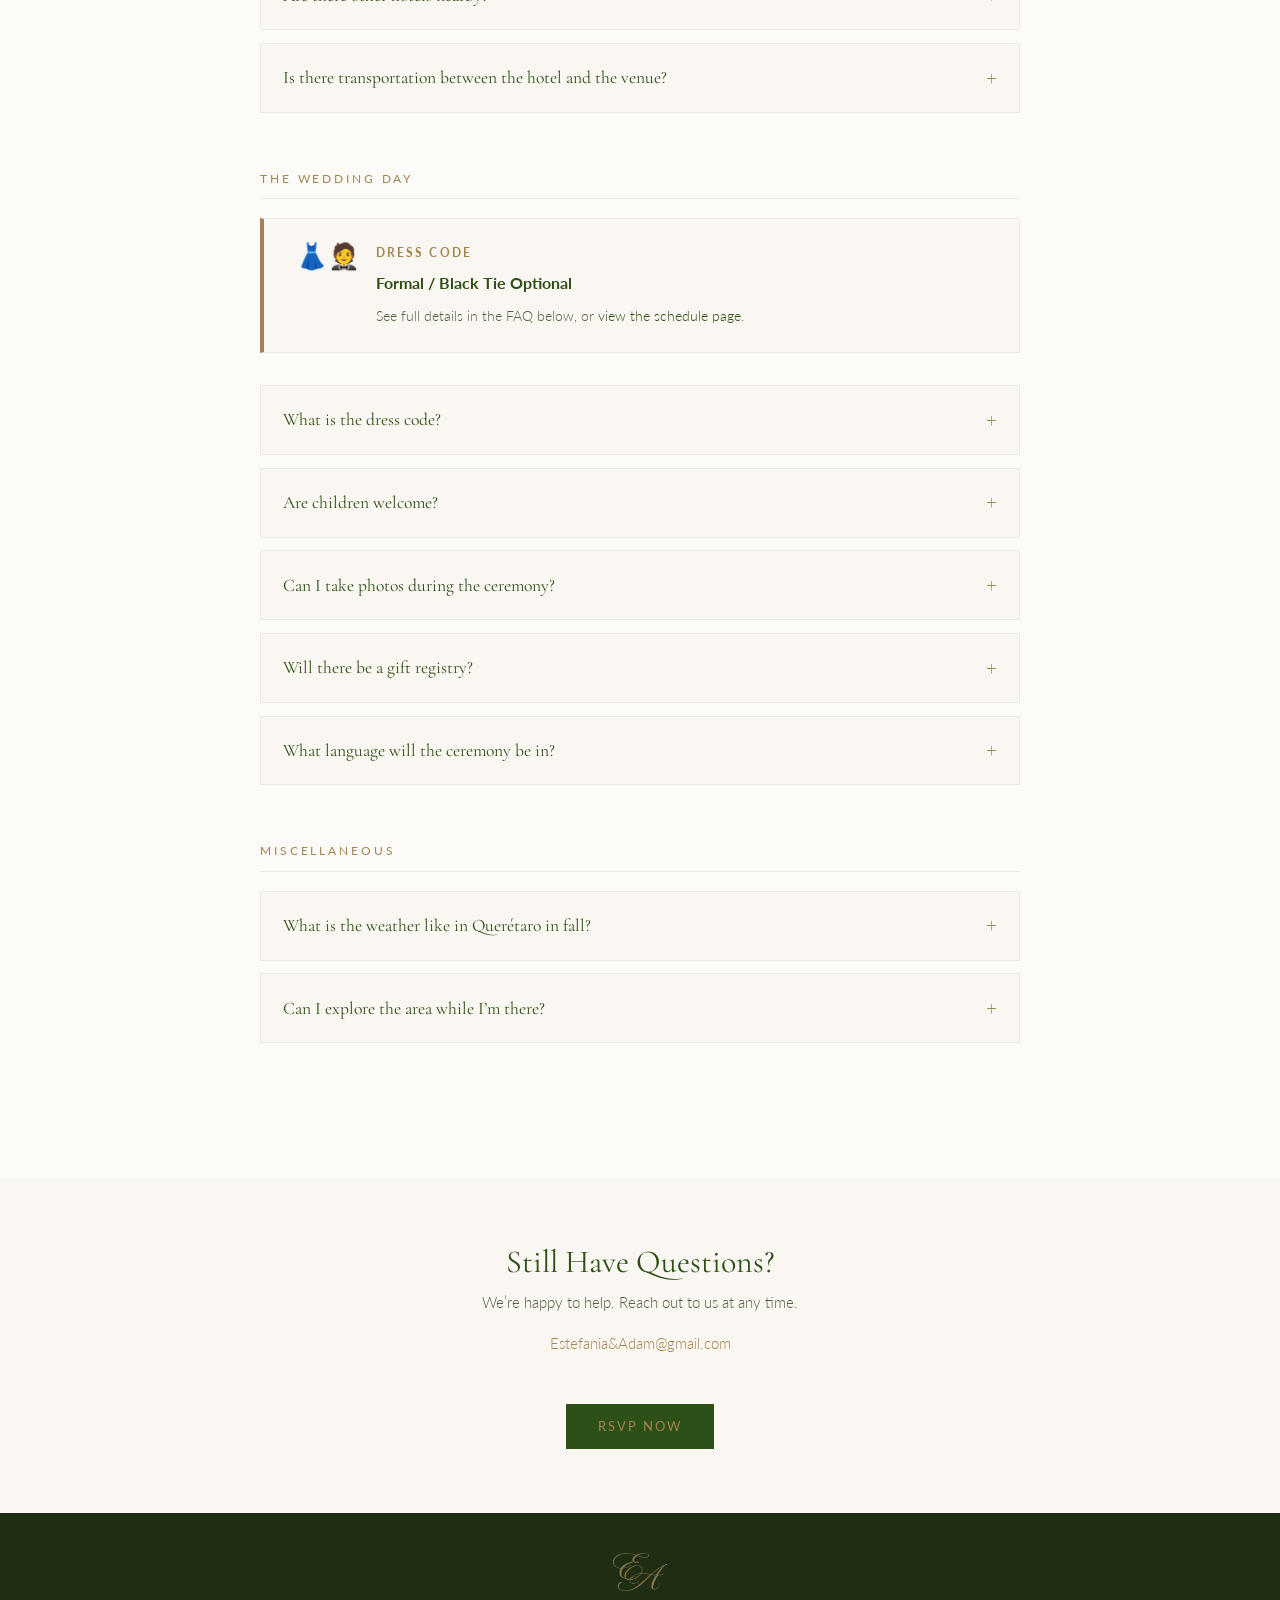
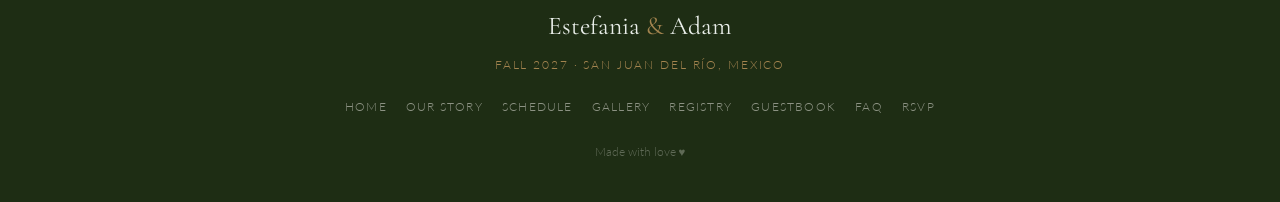
==== commit c86487cf: "fixing spanish translations." ====
--- a/faq.html
+++ b/faq.html
@@ -91,8 +91,8 @@
       <li><a href="faq.html" data-i18n="nav_faq">FAQ</a></li>
       <li class="lang-toggle-item" style="display:flex;align-items:center">
         <div class="lang-toggle" role="group" aria-label="Language">
-          <button class="lang-btn lang-active" data-lang="en" onclick="setLanguage('en')">EN</button>
-          <button class="lang-btn" data-lang="es" onclick="setLanguage('es')">ES</button>
+          <button class="lang-btn lang-active" id="lang-en" data-lang="en" onclick="setLanguage('en')">EN</button>
+          <button class="lang-btn" id="lang-es" data-lang="es" onclick="setLanguage('es')">ES</button>
         </div>
       </li>
       <li><a href="rsvp.html" class="nav-rsvp-btn" data-i18n="nav_rsvp">RSVP</a></li>
@@ -111,222 +111,219 @@
 
       <!-- Venue & Location -->
       <div class="faq-category fade-in">
-        <div class="faq-category-title">Venue &amp; Location</div>
+        <div class="faq-category-title" data-i18n="faq_cat_venue">Venue &amp; Location</div>
 
         <div class="info-box">
-          <h3>The Venue</h3>
+          <h3 data-i18n="faq_venue_box_title">The Venue</h3>
           <p><a href="https://maps.google.com/?q=Fiesta+Americana+Hacienda+Galindo+Resort+%26+Spa,+Carretera+Amealco+Km+5.5,+San+Juan+del+Rio,+Queretaro,+Mexico" class="map-link" target="_blank" rel="noopener noreferrer"><strong>Fiesta Americana Hacienda Galindo Resort &amp; Spa</strong><br>
           Carretera San Juan del Río a Amealco, km. 5,<br>
           San Juan del Río, Querétaro, Mexico</a></p>
-          <p style="margin-top:0.5rem">A stunning colonial hacienda dating back to the 16th century, now a luxury resort surrounded by lush gardens, fountains, and the timeless beauty of the Querétaro highlands.</p>
-        </div>
-
-        <div class="accordion fade-in">
-          <div class="accordion-header">
-            <h3>Where exactly is Hacienda Galindo?</h3>
-            <span class="accordion-icon">+</span>
-          </div>
-          <div class="accordion-body">
-            <p>Hacienda Galindo is located in San Juan del Río, in the state of Querétaro, Mexico — about 1.5 hours north of Mexico City and 1 hour south of the city of Querétaro. The surrounding countryside is beautiful and the hacienda itself is set among gardens and colonial architecture.</p>
-          </div>
-        </div>
-
-        <div class="accordion fade-in">
-          <div class="accordion-header">
-            <h3>Will the ceremony be indoors or outdoors?</h3>
-            <span class="accordion-icon">+</span>
-          </div>
-          <div class="accordion-body">
-            <p>The ceremony will take place in the hacienda's historic chapel. The cocktail hour will be held in the outdoor garden courtyard, and the reception dinner and dancing will be in the grand indoor ballroom. We recommend bringing a light wrap for the outdoor portions of the evening.</p>
+          <p style="margin-top:0.5rem" data-i18n="faq_venue_box_desc">A stunning colonial hacienda dating back to the 16th century, now a luxury resort surrounded by lush gardens, fountains, and the timeless beauty of the Querétaro highlands.</p>
+        </div>
+
+        <div class="accordion fade-in">
+          <div class="accordion-header">
+            <h3 data-i18n="faq_q_where">Where exactly is Hacienda Galindo?</h3>
+            <span class="accordion-icon">+</span>
+          </div>
+          <div class="accordion-body">
+            <p data-i18n="faq_a_where">Hacienda Galindo is located in San Juan del Río, in the state of Querétaro, Mexico — about 1.5 hours north of Mexico City and 1 hour south of the city of Querétaro. The surrounding countryside is beautiful and the hacienda itself is set among gardens and colonial architecture.</p>
+          </div>
+        </div>
+
+        <div class="accordion fade-in">
+          <div class="accordion-header">
+            <h3 data-i18n="faq_q_indoors">Will the ceremony be indoors or outdoors?</h3>
+            <span class="accordion-icon">+</span>
+          </div>
+          <div class="accordion-body">
+            <p data-i18n="faq_a_indoors">The ceremony will take place outside by the vineyard. The cocktail hour will be held in the outdoor garden courtyard, and the reception dinner and dancing will be outside next to the vineyard as well. We recommend bringing a light wrap for the cooler evening air.</p>
           </div>
         </div>
       </div>
 
       <!-- Travel -->
       <div class="faq-category fade-in">
-        <div class="faq-category-title">Travel &amp; Getting There</div>
-
-        <div class="accordion fade-in">
-          <div class="accordion-header">
-            <h3>What is the closest airport?</h3>
-            <span class="accordion-icon">+</span>
-          </div>
-          <div class="accordion-body">
-            <p>The two main options are:</p>
+        <div class="faq-category-title" data-i18n="faq_cat_travel">Travel &amp; Getting There</div>
+
+        <div class="accordion fade-in">
+          <div class="accordion-header">
+            <h3 data-i18n="faq_q_airport">What is the closest airport?</h3>
+            <span class="accordion-icon">+</span>
+          </div>
+          <div class="accordion-body">
+            <p data-i18n="faq_a_airport">We recommend flying into Querétaro Intercontinental Airport (QRO) — it is approximately 1 hour from the venue. We will have shuttles running from QRO to Hacienda Galindo the day before the wedding, and from Hacienda Galindo back to QRO the day after, so you can arrive and depart stress-free.</p>
+          </div>
+        </div>
+
+        <div class="accordion fade-in">
+          <div class="accordion-header">
+            <h3 data-i18n="faq_q_transport">How do I get from the airport to the venue?</h3>
+            <span class="accordion-icon">+</span>
+          </div>
+          <div class="accordion-body">
+            <p data-i18n="faq_a_transport_intro">Several options:</p>
             <ul>
-              <li><strong>Mexico City International Airport (MEX)</strong> — the largest hub, about 1.5–2 hours from the venue by car or bus.</li>
-              <li><strong>Querétaro Intercontinental Airport (QRO)</strong> — smaller, fewer direct flights, but only about 1 hour from the venue.</li>
+              <li data-i18n="faq_a_transport_car"><strong>Rental car</strong>: Recommended for flexibility. Highway 57D connects Mexico City and Querétaro and is a smooth, well-maintained toll road.</li>
+              <li data-i18n="faq_a_transport_shuttle"><strong>Shuttle service</strong>: The hotel can arrange private shuttle transfers from both airports. Contact the resort directly for rates.</li>
+              <li data-i18n="faq_a_transport_bus"><strong>Bus</strong>: ETN and Primera Plus run luxury buses from Mexico City's North Terminal (Terminal del Norte) to San Juan del Río. Comfortable and affordable.</li>
+              <li data-i18n="faq_a_transport_rideshare"><strong>Rideshare/Taxi</strong>: Available from both airports — agree on a price before you go if taking a regular taxi.</li>
             </ul>
-            <p>We recommend checking flights to both airports and comparing options. Many international guests choose to fly into MEX for more flight options.</p>
-          </div>
-        </div>
-
-        <div class="accordion fade-in">
-          <div class="accordion-header">
-            <h3>How do I get from the airport to the venue?</h3>
-            <span class="accordion-icon">+</span>
-          </div>
-          <div class="accordion-body">
-            <p>Several options:</p>
-            <ul>
-              <li><strong>Rental car</strong>: Recommended for flexibility. Highway 57D connects Mexico City and Querétaro and is a smooth, well-maintained toll road.</li>
-              <li><strong>Shuttle service</strong>: The hotel can arrange private shuttle transfers from both airports. Contact the resort directly for rates.</li>
-              <li><strong>Bus</strong>: ETN and Primera Plus run luxury buses from Mexico City's North Terminal (Terminal del Norte) to San Juan del Río. Comfortable and affordable.</li>
-              <li><strong>Rideshare/Taxi</strong>: Available from both airports — agree on a price before you go if taking a regular taxi.</li>
-            </ul>
-          </div>
-        </div>
-
-        <div class="accordion fade-in">
-          <div class="accordion-header">
-            <h3>Do I need a visa to travel to Mexico?</h3>
-            <span class="accordion-icon">+</span>
-          </div>
-          <div class="accordion-body">
-            <p>Citizens of the United States, Canada, and most European countries do not need a visa for tourism stays up to 180 days. However, requirements vary by nationality — please check with your country's travel authority or the Mexican consulate website well in advance of your trip.</p>
-            <p>All visitors will need to fill out an FMM (tourist permit) upon entry, which is typically handled at the airport or border crossing.</p>
-          </div>
-        </div>
-
-        <div class="accordion fade-in">
-          <div class="accordion-header">
-            <h3>Is Querétaro safe to visit?</h3>
-            <span class="accordion-icon">+</span>
-          </div>
-          <div class="accordion-body">
-            <p>Querétaro is consistently ranked one of the safest states in Mexico and is a popular destination for both domestic and international travelers. San Juan del Río is a peaceful, charming town. As always, exercise common sense while traveling — keep an eye on your belongings and use established transportation options.</p>
+          </div>
+        </div>
+
+        <div class="accordion fade-in">
+          <div class="accordion-header">
+            <h3 data-i18n="faq_q_visa">Do I need a visa to travel to Mexico?</h3>
+            <span class="accordion-icon">+</span>
+          </div>
+          <div class="accordion-body">
+            <p data-i18n="faq_a_visa">Citizens of the United States, Canada, and most European countries do not need a visa for tourism stays up to 180 days. However, requirements vary by nationality — please check with your country's travel authority or the Mexican consulate website well in advance of your trip.</p>
+            <p data-i18n="faq_a_visa_fmm">All visitors will need to fill out an FMM (tourist permit) upon entry, which is typically handled at the airport or border crossing.</p>
+          </div>
+        </div>
+
+        <div class="accordion fade-in">
+          <div class="accordion-header">
+            <h3 data-i18n="faq_q_safe">Is Querétaro safe to visit?</h3>
+            <span class="accordion-icon">+</span>
+          </div>
+          <div class="accordion-body">
+            <p data-i18n="faq_a_safe">Querétaro is consistently ranked one of the safest states in Mexico and is a popular destination for both domestic and international travelers. San Juan del Río is a peaceful, charming town. As always, exercise common sense while traveling — keep an eye on your belongings and use established transportation options.</p>
           </div>
         </div>
       </div>
 
       <!-- Accommodations -->
       <div class="faq-category fade-in">
-        <div class="faq-category-title">Accommodations</div>
+        <div class="faq-category-title" data-i18n="faq_cat_accommodations">Accommodations</div>
 
         <div class="info-box">
-          <h3>Staying at Hacienda Galindo</h3>
-          <p>We have reserved a block of rooms at the venue for wedding guests. Rooms are available on a first-come, first-served basis. Please book directly through the hotel and mention the wedding to receive the group rate.</p>
-          <p style="margin-top:0.5rem"><strong>Booking Deadline:</strong> To Be Announced — book early as rooms go fast!</p>
-        </div>
-
-        <div class="accordion fade-in">
-          <div class="accordion-header">
-            <h3>Are there other hotels nearby?</h3>
-            <span class="accordion-icon">+</span>
-          </div>
-          <div class="accordion-body">
-            <p>Yes! San Juan del Río and the city of Querétaro (about 1 hour away) both have a range of hotels at various price points. The city of Querétaro in particular has a beautiful historic center with many boutique hotels. We'll share more recommendations as the date approaches.</p>
-          </div>
-        </div>
-
-        <div class="accordion fade-in">
-          <div class="accordion-header">
-            <h3>Is there transportation between the hotel and the venue?</h3>
-            <span class="accordion-icon">+</span>
-          </div>
-          <div class="accordion-body">
-            <p>For guests staying at Hacienda Galindo, there is no need for additional transportation — the ceremony, cocktail hour, and reception all take place on the property. For guests staying elsewhere, we will provide shuttle information closer to the date.</p>
+          <h3 data-i18n="faq_accom_box_title">Staying at Hacienda Galindo</h3>
+          <p data-i18n="faq_accom_box_p1">We have reserved a block of rooms at the venue for wedding guests. Rooms are available on a first-come, first-served basis. Please book directly through the hotel and mention the wedding to receive the group rate.</p>
+          <p style="margin-top:0.5rem"><strong data-i18n="faq_accom_box_deadline">Booking Deadline: To Be Announced — book early as rooms go fast!</strong></p>
+        </div>
+
+        <div class="accordion fade-in">
+          <div class="accordion-header">
+            <h3 data-i18n="faq_q_hotels">Are there other hotels nearby?</h3>
+            <span class="accordion-icon">+</span>
+          </div>
+          <div class="accordion-body">
+            <p data-i18n="faq_a_hotels">Yes! San Juan del Río and the city of Querétaro (about 1 hour away) both have a range of hotels at various price points. The city of Querétaro in particular has a beautiful historic center with many boutique hotels. We'll share more recommendations as the date approaches.</p>
+          </div>
+        </div>
+
+        <div class="accordion fade-in">
+          <div class="accordion-header">
+            <h3 data-i18n="faq_q_hotel_transport">Is there transportation between the hotel and the venue?</h3>
+            <span class="accordion-icon">+</span>
+          </div>
+          <div class="accordion-body">
+            <p data-i18n="faq_a_hotel_transport">For guests staying at Hacienda Galindo, there is no need for additional transportation — the ceremony, cocktail hour, and reception all take place on the property. For guests staying elsewhere, you will need to coordinate your own transportation to and from the venue. We recommend arranging a car service or taxi in advance.</p>
           </div>
         </div>
       </div>
 
       <!-- Wedding Day -->
       <div class="faq-category fade-in">
-        <div class="faq-category-title">The Wedding Day</div>
+        <div class="faq-category-title" data-i18n="faq_cat_wedding_day">The Wedding Day</div>
 
         <div class="info-box fade-in" style="border-left-color:var(--gold);display:flex;align-items:flex-start;gap:1rem">
           <span style="font-size:1.6rem;line-height:1;flex-shrink:0" aria-hidden="true">👗🤵</span>
           <div>
-            <strong style="font-size:0.72rem;letter-spacing:0.18em;text-transform:uppercase;color:var(--gold);display:block;margin-bottom:0.4rem">Dress Code</strong>
-            <strong style="font-size:1rem;color:var(--rose)">Formal / Black Tie Optional</strong>
-            <p style="margin:0.4rem 0 0;font-size:0.88rem;color:var(--text-light)">See full details in the FAQ below, or <a href="schedule.html#dress-code" style="color:var(--rose)">view the schedule page</a>.</p>
-          </div>
-        </div>
-
-        <div class="accordion fade-in">
-          <div class="accordion-header">
-            <h3>What is the dress code?</h3>
-            <span class="accordion-icon">+</span>
-          </div>
-          <div class="accordion-body">
-            <p style="font-family:'Cormorant Garamond',serif;font-style:italic;font-size:1.05rem;color:var(--text-light);margin-bottom:0.8rem">"Think elegant garden party meets Mexican hacienda — dressed to dance under the stars."</p>
-            <p><strong>Formal / Black Tie Optional.</strong> We kindly ask all guests to adhere to a formal dress code to help us create a magical and cohesive atmosphere.</p>
+            <strong style="font-size:0.72rem;letter-spacing:0.18em;text-transform:uppercase;color:var(--gold);display:block;margin-bottom:0.4rem" data-i18n="faq_dresscode_label">Dress Code</strong>
+            <strong style="font-size:1rem;color:var(--rose)" data-i18n="faq_dresscode_value">Formal / Black Tie Optional</strong>
+            <p style="margin:0.4rem 0 0;font-size:0.88rem;color:var(--text-light)"><span data-i18n="faq_dresscode_desc">See full details in the FAQ below, or</span> <a href="schedule.html#dress-code" style="color:var(--rose)" data-i18n="faq_dresscode_link">view the schedule page</a>.</p>
+          </div>
+        </div>
+
+        <div class="accordion fade-in">
+          <div class="accordion-header">
+            <h3 data-i18n="faq_q_dresscode">What is the dress code?</h3>
+            <span class="accordion-icon">+</span>
+          </div>
+          <div class="accordion-body">
+            <p style="font-family:'Cormorant Garamond',serif;font-style:italic;font-size:1.05rem;color:var(--text-light);margin-bottom:0.8rem" data-i18n="faq_a_dresscode_tagline">"Think elegant garden party meets Mexican hacienda — dressed to dance under the stars."</p>
+            <p data-i18n="faq_a_dresscode_main"><strong>Formal / Black Tie Optional.</strong> We kindly ask all guests to adhere to a formal dress code to help us create a magical and cohesive atmosphere.</p>
             <ul>
-              <li><strong>Ladies:</strong> Floor-length gowns in any color — florals, jewel tones, and earth tones are especially welcome. Please avoid cocktail dresses, red, sequins, or white/ivory/cream.</li>
-              <li><strong>Gentlemen:</strong> Dark suits, tuxedos, or formal guayaberas preferred. Please avoid casual suits, jeans, or sneakers. Light linen suits are acceptable given the warm climate.</li>
+              <li data-i18n="faq_a_dresscode_ladies"><strong>Ladies:</strong> Floor-length gowns in any color — florals, jewel tones, and earth tones are especially welcome. Please avoid cocktail dresses, red, sequins, or white/ivory/cream.</li>
+              <li data-i18n="faq_a_dresscode_gents"><strong>Gentlemen:</strong> Dark suits or tuxedos. Please avoid casual suits, jeans, or open-toed shoes.</li>
             </ul>
-            <p>👠 The ceremony is partially outdoors — block heels or flats are highly recommended for the garden.</p>
+            <p data-i18n="faq_a_dresscode_shoes">👠 The entire evening is outdoors — block heels, flats, or clean dressy sneakers are recommended for the vineyard and garden. A light wrap is also suggested for the cooler evening air.</p>
+            <p data-i18n="faq_a_dresscode_sneakers">💟 Clean dressy sneakers are also acceptable for gentlemen given the outdoor setting.</p>
             <p style="margin-top:0.6rem;font-size:0.85rem;color:var(--text-light)">For style inspiration, see <a href="schedule.html#dress-code" style="color:var(--rose)">the full dress code guide on the Schedule page</a>.</p>
           </div>
         </div>
 
         <div class="accordion fade-in">
           <div class="accordion-header">
-            <h3>Are children welcome?</h3>
-            <span class="accordion-icon">+</span>
-          </div>
-          <div class="accordion-body">
-            <p>We love your little ones! Children are welcome at our wedding. Please indicate the number of children in your party when you RSVP so we can plan accordingly for seating and meals.</p>
-          </div>
-        </div>
-
-        <div class="accordion fade-in">
-          <div class="accordion-header">
-            <h3>Can I take photos during the ceremony?</h3>
-            <span class="accordion-icon">+</span>
-          </div>
-          <div class="accordion-body">
-            <p>We are having an <strong>unplugged ceremony</strong> — we kindly ask that all phones and cameras be put away during the ceremony so you can be fully present with us. Our photographer will capture every moment, and photos will be shared with all guests after the wedding. Of course, feel free to snap away during cocktail hour and the reception!</p>
-          </div>
-        </div>
-
-        <div class="accordion fade-in">
-          <div class="accordion-header">
-            <h3>Will there be a gift registry?</h3>
-            <span class="accordion-icon">+</span>
-          </div>
-          <div class="accordion-body">
-            <p>Your presence at our wedding is truly the greatest gift. However, if you'd like to give something, we will be sharing registry information closer to the date. We're also happy to receive contributions to our honeymoon fund.</p>
-          </div>
-        </div>
-
-        <div class="accordion fade-in">
-          <div class="accordion-header">
-            <h3>What language will the ceremony be in?</h3>
-            <span class="accordion-icon">+</span>
-          </div>
-          <div class="accordion-body">
-            <p>The ceremony will be bilingual — conducted in both English and Spanish — to honor both of our families and cultures. Guests will be provided with a printed program with both languages.</p>
+            <h3 data-i18n="faq_q_children">Are children welcome?</h3>
+            <span class="accordion-icon">+</span>
+          </div>
+          <div class="accordion-body">
+            <p data-i18n="faq_a_children_p1">We love your little ones, and we've put a lot of thought into this. To allow all guests to fully enjoy the evening, we kindly ask that children remain at home — with the exception of the immediate family children of the couple (nieces and nephews of Estefania and Adam only).</p>
+            <p data-i18n="faq_a_children_p2">We hope this gives everyone a chance to relax, celebrate, and dance the night away!</p>
+          </div>
+        </div>
+
+        <div class="accordion fade-in">
+          <div class="accordion-header">
+            <h3 data-i18n="faq_q_photos">Can I take photos during the ceremony?</h3>
+            <span class="accordion-icon">+</span>
+          </div>
+          <div class="accordion-body">
+            <p data-i18n="faq_a_photos">We are having an unplugged ceremony — we kindly ask that all phones and cameras be put away during the ceremony so you can be fully present with us. Our photographer will capture every moment, and photos will be shared with all guests after the wedding. Of course, feel free to snap away during cocktail hour and the reception!</p>
+          </div>
+        </div>
+
+        <div class="accordion fade-in">
+          <div class="accordion-header">
+            <h3 data-i18n="faq_q_registry">Will there be a gift registry?</h3>
+            <span class="accordion-icon">+</span>
+          </div>
+          <div class="accordion-body">
+            <p>Your presence at our wedding is truly the greatest gift. In lieu of a traditional registry, we have a honeymoon fund — contributions go toward specific experiences on our Japan honeymoon. You can find all the details on the <a href="registry.html" style="color:var(--rose)">Registry page</a>!</p>
+          </div>
+        </div>
+
+        <div class="accordion fade-in">
+          <div class="accordion-header">
+            <h3 data-i18n="faq_q_language">What language will the ceremony be in?</h3>
+            <span class="accordion-icon">+</span>
+          </div>
+          <div class="accordion-body">
+            <p data-i18n="faq_a_language">The ceremony will be bilingual — conducted in both English and Spanish — to honor both of our families and cultures. Guests will be provided with a printed program with both languages.</p>
           </div>
         </div>
       </div>
 
       <!-- Misc -->
       <div class="faq-category fade-in">
-        <div class="faq-category-title">Miscellaneous</div>
-
-        <div class="accordion fade-in">
-          <div class="accordion-header">
-            <h3>What is the weather like in Querétaro in fall?</h3>
-            <span class="accordion-icon">+</span>
-          </div>
-          <div class="accordion-body">
-            <p>Fall in Querétaro is lovely — typically warm days (around 20–25°C / 68–77°F) and cool evenings (12–16°C / 54–61°F). October is at the tail end of the rainy season, so expect mostly sunny days with an occasional light shower. We recommend packing a light jacket for the evenings.</p>
-          </div>
-        </div>
-
-        <div class="accordion fade-in">
-          <div class="accordion-header">
-            <h3>Can I explore the area while I'm there?</h3>
-            <span class="accordion-icon">+</span>
-          </div>
-          <div class="accordion-body">
-            <p>Absolutely — we encourage it! Querétaro is a UNESCO World Heritage city with a stunning colonial historic center. Nearby highlights include:</p>
+        <div class="faq-category-title" data-i18n="faq_cat_misc">Miscellaneous</div>
+
+        <div class="accordion fade-in">
+          <div class="accordion-header">
+            <h3 data-i18n="faq_q_weather">What is the weather like in Querétaro in fall?</h3>
+            <span class="accordion-icon">+</span>
+          </div>
+          <div class="accordion-body">
+            <p data-i18n="faq_a_weather">Fall in Querétaro is lovely — typically warm days (around 20–25°C / 68–77°F) and cool evenings (12–16°C / 54–61°F). October is at the tail end of the rainy season, so expect mostly sunny days with an occasional light shower. We recommend packing a light jacket for the evenings.</p>
+          </div>
+        </div>
+
+        <div class="accordion fade-in">
+          <div class="accordion-header">
+            <h3 data-i18n="faq_q_explore">Can I explore the area while I'm there?</h3>
+            <span class="accordion-icon">+</span>
+          </div>
+          <div class="accordion-body">
+            <p data-i18n="faq_a_explore_intro">Absolutely — we encourage it! Querétaro is a UNESCO World Heritage city with a stunning colonial historic center. Nearby highlights include:</p>
             <ul>
-              <li>The city of Querétaro — aqueduct, Templo de Santa Rosa de Viterbo, plazas</li>
-              <li>Tequisquiapan — charming town known for wine and cheese</li>
-              <li>Wine Route of Querétaro — several boutique wineries within an hour's drive</li>
-              <li>San Miguel de Allende — about 1.5 hours away, a must-visit colonial gem</li>
+              <li data-i18n="faq_a_explore_1">The city of Querétaro — aqueduct, Templo de Santa Rosa de Viterbo, plazas</li>
+              <li data-i18n="faq_a_explore_2">Tequisquiapan — charming town known for wine and cheese</li>
+              <li data-i18n="faq_a_explore_3">Wine Route of Querétaro — several boutique wineries within an hour's drive</li>
+              <li data-i18n="faq_a_explore_4">San Miguel de Allende — about 1.5 hours away, a must-visit colonial gem</li>
             </ul>
           </div>
         </div>
@@ -339,26 +336,26 @@
 <!-- Contact -->
 <section class="contact-section">
   <div class="container">
-    <h2 class="fade-in">Still Have Questions?</h2>
-    <p class="fade-in">We're happy to help. Reach out to us at any time.</p>
-    <p class="fade-in"><a href="mailto:adambhelgeson@gmail.com">Estefania&Adam@gmail.com</a></p>
-    <a href="rsvp.html" class="btn btn-primary mt-2 fade-in">RSVP Now</a>
+    <h2 class="fade-in" data-i18n="faq_contact_title">Still Have Questions?</h2>
+    <p class="fade-in" data-i18n="faq_contact_text">We're happy to help. Reach out to us at any time.</p>
+    <p class="fade-in"><a href="mailto:adambhelgeson@gmail.com?cc=estefania.garduno13@gmail.com&subject=Wedding%20Question">Estefania&amp;Adam@gmail.com</a></p>
+    <a href="rsvp.html" class="btn btn-primary mt-2 fade-in" data-i18n="faq_contact_rsvp_btn">RSVP Now</a>
   </div>
 </section>
 
 <footer class="site-footer">
   <img src="monogram.svg" alt="" aria-hidden="true" height="38" style="opacity:0.85;display:block;margin:0 auto 0.8rem">
   <p class="footer-names">Estefania <span class="footer-ampersand">&amp;</span> Adam</p>
-  <p class="footer-date">Fall 2027 · <a href="https://maps.google.com/?q=Fiesta+Americana+Hacienda+Galindo+Resort+%26+Spa,+Carretera+Amealco+Km+5.5,+San+Juan+del+Rio,+Queretaro,+Mexico" class="map-link" target="_blank" rel="noopener noreferrer">San Juan del Río, Mexico</a></p>
+  <p class="footer-date"><span data-i18n="footer_date_season">Fall 2027</span> · <a href="https://maps.google.com/?q=Fiesta+Americana+Hacienda+Galindo+Resort+%26+Spa,+Carretera+Amealco+Km+5.5,+San+Juan+del+Rio,+Queretaro,+Mexico" class="map-link" target="_blank" rel="noopener noreferrer">San Juan del Río, <span data-i18n="footer_date_country">Mexico</span></a></p>
   <ul class="footer-links">
-    <li><a href="index.html">Home</a></li>
-    <li><a href="our-story.html">Our Story</a></li>
-    <li><a href="schedule.html">Schedule</a></li>
-    <li><a href="gallery.html">Gallery</a></li>
-    <li><a href="registry.html">Registry</a></li>
-    <li><a href="guestbook.html">Guestbook</a></li>
-    <li><a href="faq.html">FAQ</a></li>
-    <li><a href="rsvp.html">RSVP</a></li>
+    <li><a href="index.html" data-i18n="nav_home">Home</a></li>
+    <li><a href="our-story.html" data-i18n="nav_story">Our Story</a></li>
+    <li><a href="schedule.html" data-i18n="nav_schedule">Schedule</a></li>
+    <li><a href="gallery.html" data-i18n="nav_gallery">Gallery</a></li>
+    <li><a href="registry.html" data-i18n="nav_registry">Registry</a></li>
+    <li><a href="guestbook.html" data-i18n="nav_guestbook">Guestbook</a></li>
+    <li><a href="faq.html" data-i18n="nav_faq">FAQ</a></li>
+    <li><a href="rsvp.html" data-i18n="nav_rsvp">RSVP</a></li>
   </ul>
   <p class="footer-copy" data-i18n="footer_love">Made with love &hearts;</p>
 </footer>
--- a/style.css
+++ b/style.css
@@ -143,6 +143,24 @@
   .nav-logo { margin-right: 1.2rem; }
   .nav-links { gap: 1rem; }
   .nav-links a { font-size: 0.7rem; letter-spacing: 0.08em; }
+}
+
+/* Spanish nav compression — html[lang="es"] is set by setLanguage() */
+@media (min-width: 861px) {
+  html[lang="es"] .nav-links {
+    gap: 0.9rem;
+  }
+  html[lang="es"] .nav-links a {
+    letter-spacing: 0.03em;
+  }
+}
+@media (min-width: 861px) and (max-width: 1060px) {
+  html[lang="es"] .nav-links {
+    gap: 0.65rem;
+  }
+  html[lang="es"] .nav-links a {
+    letter-spacing: 0.02em;
+  }
 }
 
 .nav-links a:hover,
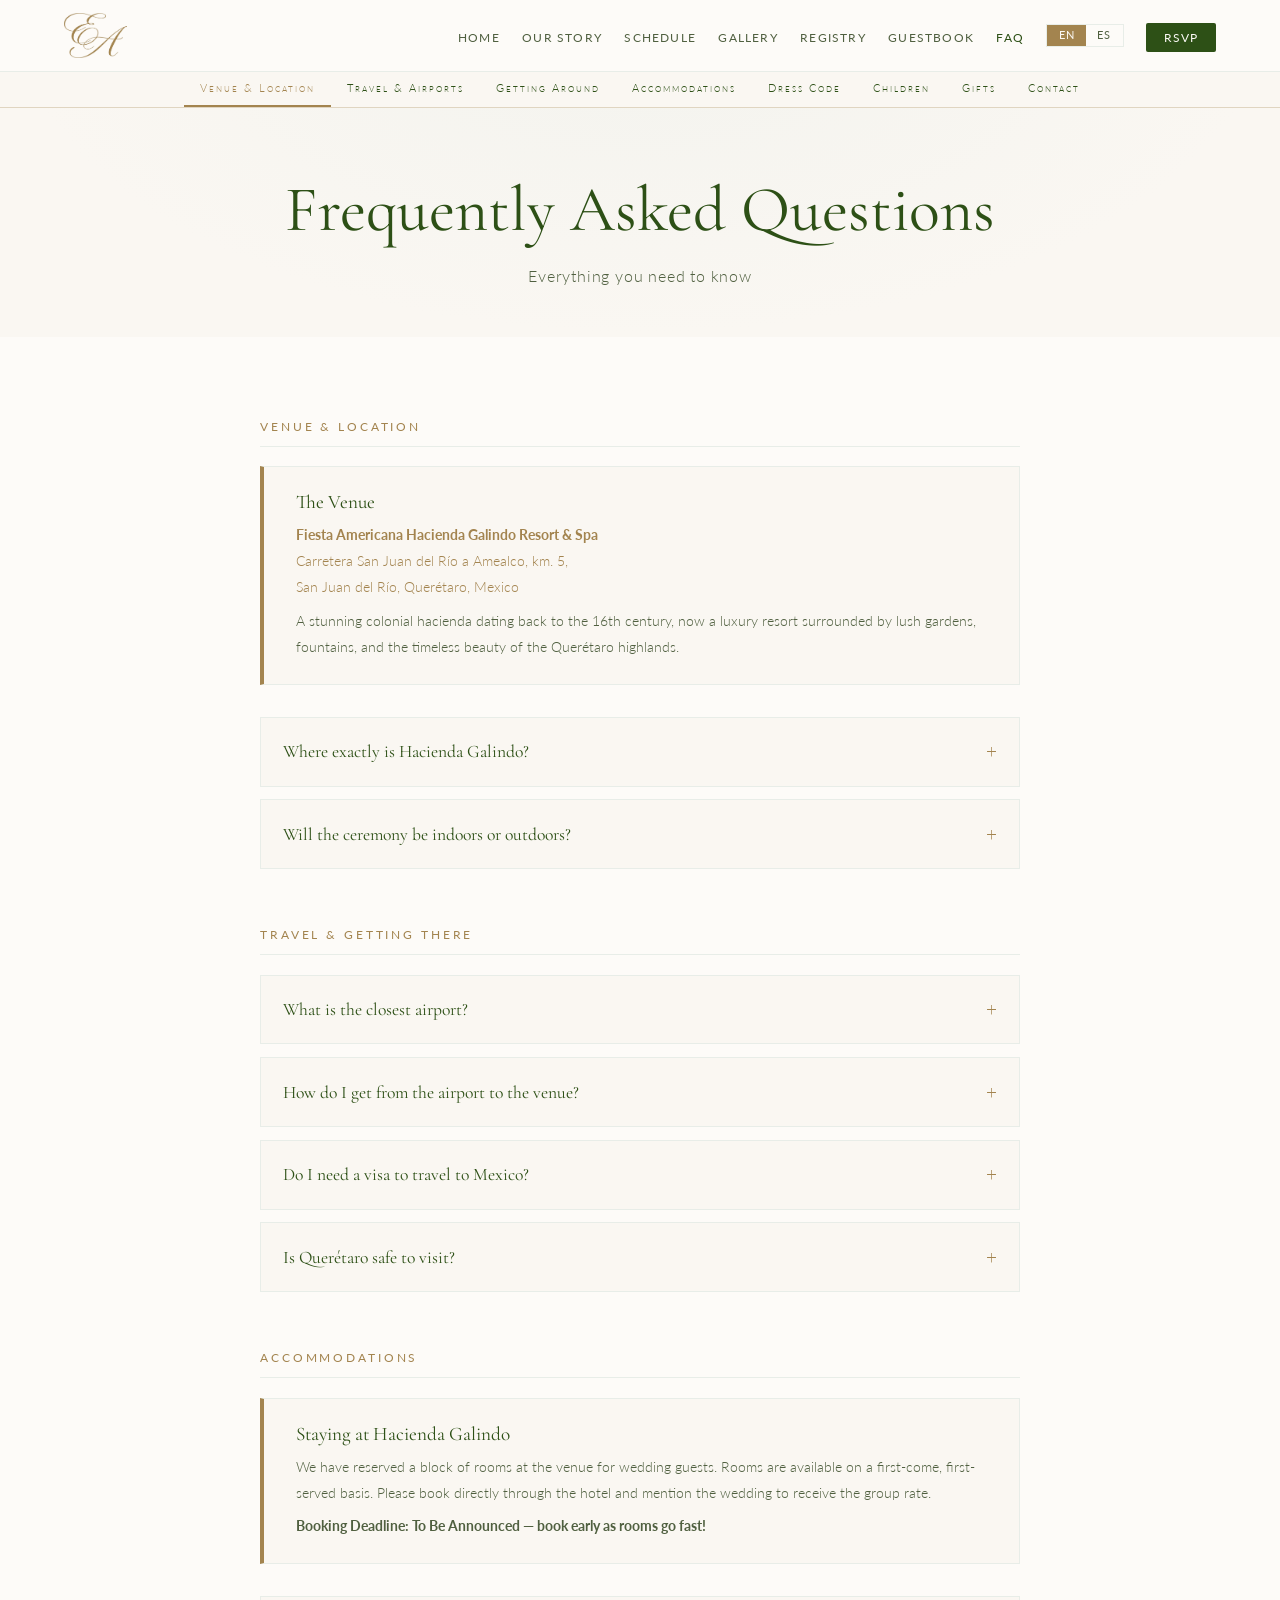
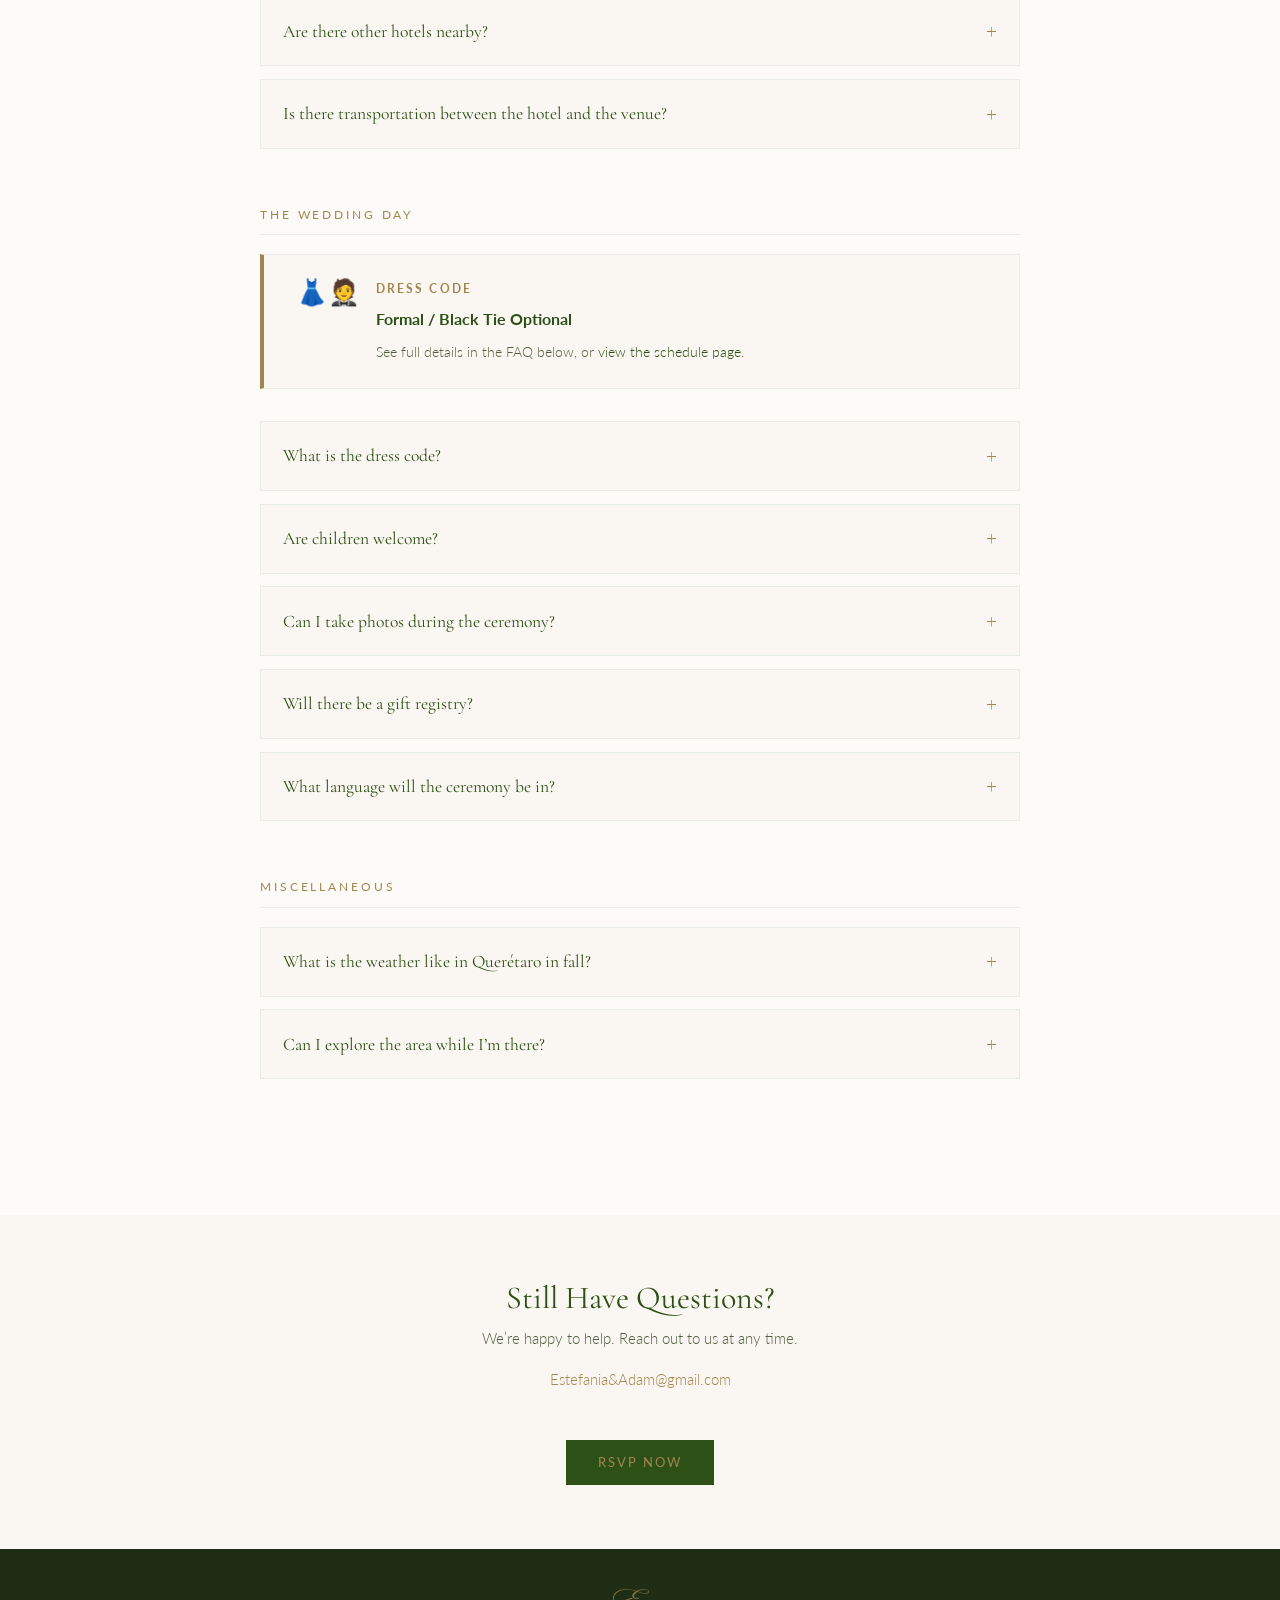
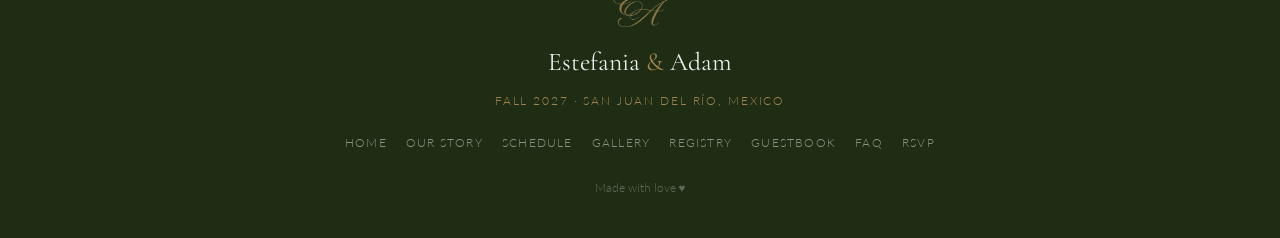
==== commit 6a4bd7c8: "updating todo and building sub navigation" ====
--- a/faq.html
+++ b/faq.html
@@ -100,6 +100,19 @@
   </div>
 </nav>
 
+<nav class="page-subnav" aria-label="Page sections">
+  <div class="page-subnav-inner">
+    <a href="#venue-location" data-i18n="subnav_faq_venue">Venue &amp; Location</a>
+    <a href="#travel-airports" data-i18n="subnav_faq_travel">Travel &amp; Airports</a>
+    <a href="#getting-around" data-i18n="subnav_faq_getting_around">Getting Around</a>
+    <a href="#accommodations" data-i18n="subnav_faq_accommodations">Accommodations</a>
+    <a href="#dress-code" data-i18n="subnav_faq_dress">Dress Code</a>
+    <a href="#children" data-i18n="subnav_faq_children">Children</a>
+    <a href="#gifts" data-i18n="subnav_faq_gifts">Gifts</a>
+    <a href="#contact" data-i18n="subnav_faq_contact">Contact</a>
+  </div>
+</nav>
+
 <div class="page-hero">
   <h1 class="fade-in" data-i18n="faq_hero_title">Frequently Asked Questions</h1>
   <p class="fade-in" data-i18n="faq_hero_subtitle">Everything you need to know</p>
@@ -110,7 +123,7 @@
     <div class="faq-max">
 
       <!-- Venue & Location -->
-      <div class="faq-category fade-in">
+      <div id="venue-location" class="faq-category fade-in">
         <div class="faq-category-title" data-i18n="faq_cat_venue">Venue &amp; Location</div>
 
         <div class="info-box">
@@ -143,7 +156,7 @@
       </div>
 
       <!-- Travel -->
-      <div class="faq-category fade-in">
+      <div id="travel-airports" class="faq-category fade-in">
         <div class="faq-category-title" data-i18n="faq_cat_travel">Travel &amp; Getting There</div>
 
         <div class="accordion fade-in">
@@ -156,7 +169,7 @@
           </div>
         </div>
 
-        <div class="accordion fade-in">
+        <div id="getting-around" class="accordion fade-in">
           <div class="accordion-header">
             <h3 data-i18n="faq_q_transport">How do I get from the airport to the venue?</h3>
             <span class="accordion-icon">+</span>
@@ -195,7 +208,7 @@
       </div>
 
       <!-- Accommodations -->
-      <div class="faq-category fade-in">
+      <div id="accommodations" class="faq-category fade-in">
         <div class="faq-category-title" data-i18n="faq_cat_accommodations">Accommodations</div>
 
         <div class="info-box">
@@ -229,7 +242,7 @@
       <div class="faq-category fade-in">
         <div class="faq-category-title" data-i18n="faq_cat_wedding_day">The Wedding Day</div>
 
-        <div class="info-box fade-in" style="border-left-color:var(--gold);display:flex;align-items:flex-start;gap:1rem">
+        <div id="dress-code" class="info-box fade-in" style="border-left-color:var(--gold);display:flex;align-items:flex-start;gap:1rem">
           <span style="font-size:1.6rem;line-height:1;flex-shrink:0" aria-hidden="true">👗🤵</span>
           <div>
             <strong style="font-size:0.72rem;letter-spacing:0.18em;text-transform:uppercase;color:var(--gold);display:block;margin-bottom:0.4rem" data-i18n="faq_dresscode_label">Dress Code</strong>
@@ -256,7 +269,7 @@
           </div>
         </div>
 
-        <div class="accordion fade-in">
+        <div id="children" class="accordion fade-in">
           <div class="accordion-header">
             <h3 data-i18n="faq_q_children">Are children welcome?</h3>
             <span class="accordion-icon">+</span>
@@ -277,7 +290,7 @@
           </div>
         </div>
 
-        <div class="accordion fade-in">
+        <div id="gifts" class="accordion fade-in">
           <div class="accordion-header">
             <h3 data-i18n="faq_q_registry">Will there be a gift registry?</h3>
             <span class="accordion-icon">+</span>
@@ -334,7 +347,7 @@
 </section>
 
 <!-- Contact -->
-<section class="contact-section">
+<section id="contact" class="contact-section">
   <div class="container">
     <h2 class="fade-in" data-i18n="faq_contact_title">Still Have Questions?</h2>
     <p class="fade-in" data-i18n="faq_contact_text">We're happy to help. Reach out to us at any time.</p>
--- a/style.css
+++ b/style.css
@@ -23,6 +23,7 @@
   --text:      #1e2d14;
   --text-light:#506040;
   --nav-h:     72px;
+  --subnav-h:  36px;
 }
 
 html {
@@ -266,6 +267,67 @@
 }
 
 /* =========================================
+   PAGE SUB-NAVIGATION
+   ========================================= */
+.page-subnav {
+  position: fixed;
+  top: var(--nav-h);
+  left: 0;
+  right: 0;
+  height: var(--subnav-h);
+  background: var(--ivory);
+  border-bottom: 1px solid rgba(163, 132, 79, 0.3);
+  z-index: 999;
+  overflow-x: auto;
+  overflow-y: hidden;
+  -webkit-overflow-scrolling: touch;
+  scrollbar-width: none;
+}
+
+.page-subnav::-webkit-scrollbar {
+  display: none;
+}
+
+.page-subnav-inner {
+  display: flex;
+  align-items: center;
+  justify-content: center;
+  height: 100%;
+  min-width: max-content;
+  padding: 0 1rem;
+}
+
+.page-subnav-inner a {
+  font-family: 'Lato', sans-serif;
+  font-variant: small-caps;
+  font-size: 11px;
+  letter-spacing: 2px;
+  color: var(--rose);
+  text-decoration: none;
+  padding: 0 1rem;
+  height: 100%;
+  display: flex;
+  align-items: center;
+  border-bottom: 2px solid transparent;
+  white-space: nowrap;
+  transition: color 0.2s ease, border-color 0.2s ease;
+}
+
+.page-subnav-inner a:hover {
+  color: var(--gold);
+}
+
+.page-subnav-inner a.subnav-active {
+  color: var(--gold);
+  border-bottom-color: var(--gold);
+}
+
+/* Scroll offset for anchor targets — accounts for sticky nav + subnav */
+[id] {
+  scroll-margin-top: calc(var(--nav-h) + var(--subnav-h) + 0.5rem);
+}
+
+/* =========================================
    FOOTER
    ========================================= */
 .site-footer {
@@ -377,7 +439,7 @@
    PAGE HERO (inner pages)
    ========================================= */
 .page-hero {
-  padding: calc(var(--nav-h) + 4rem) 1rem 3rem;
+  padding: calc(var(--nav-h) + var(--subnav-h) + 4rem) 1rem 3rem;
   text-align: center;
   background: var(--ivory);
   position: relative;
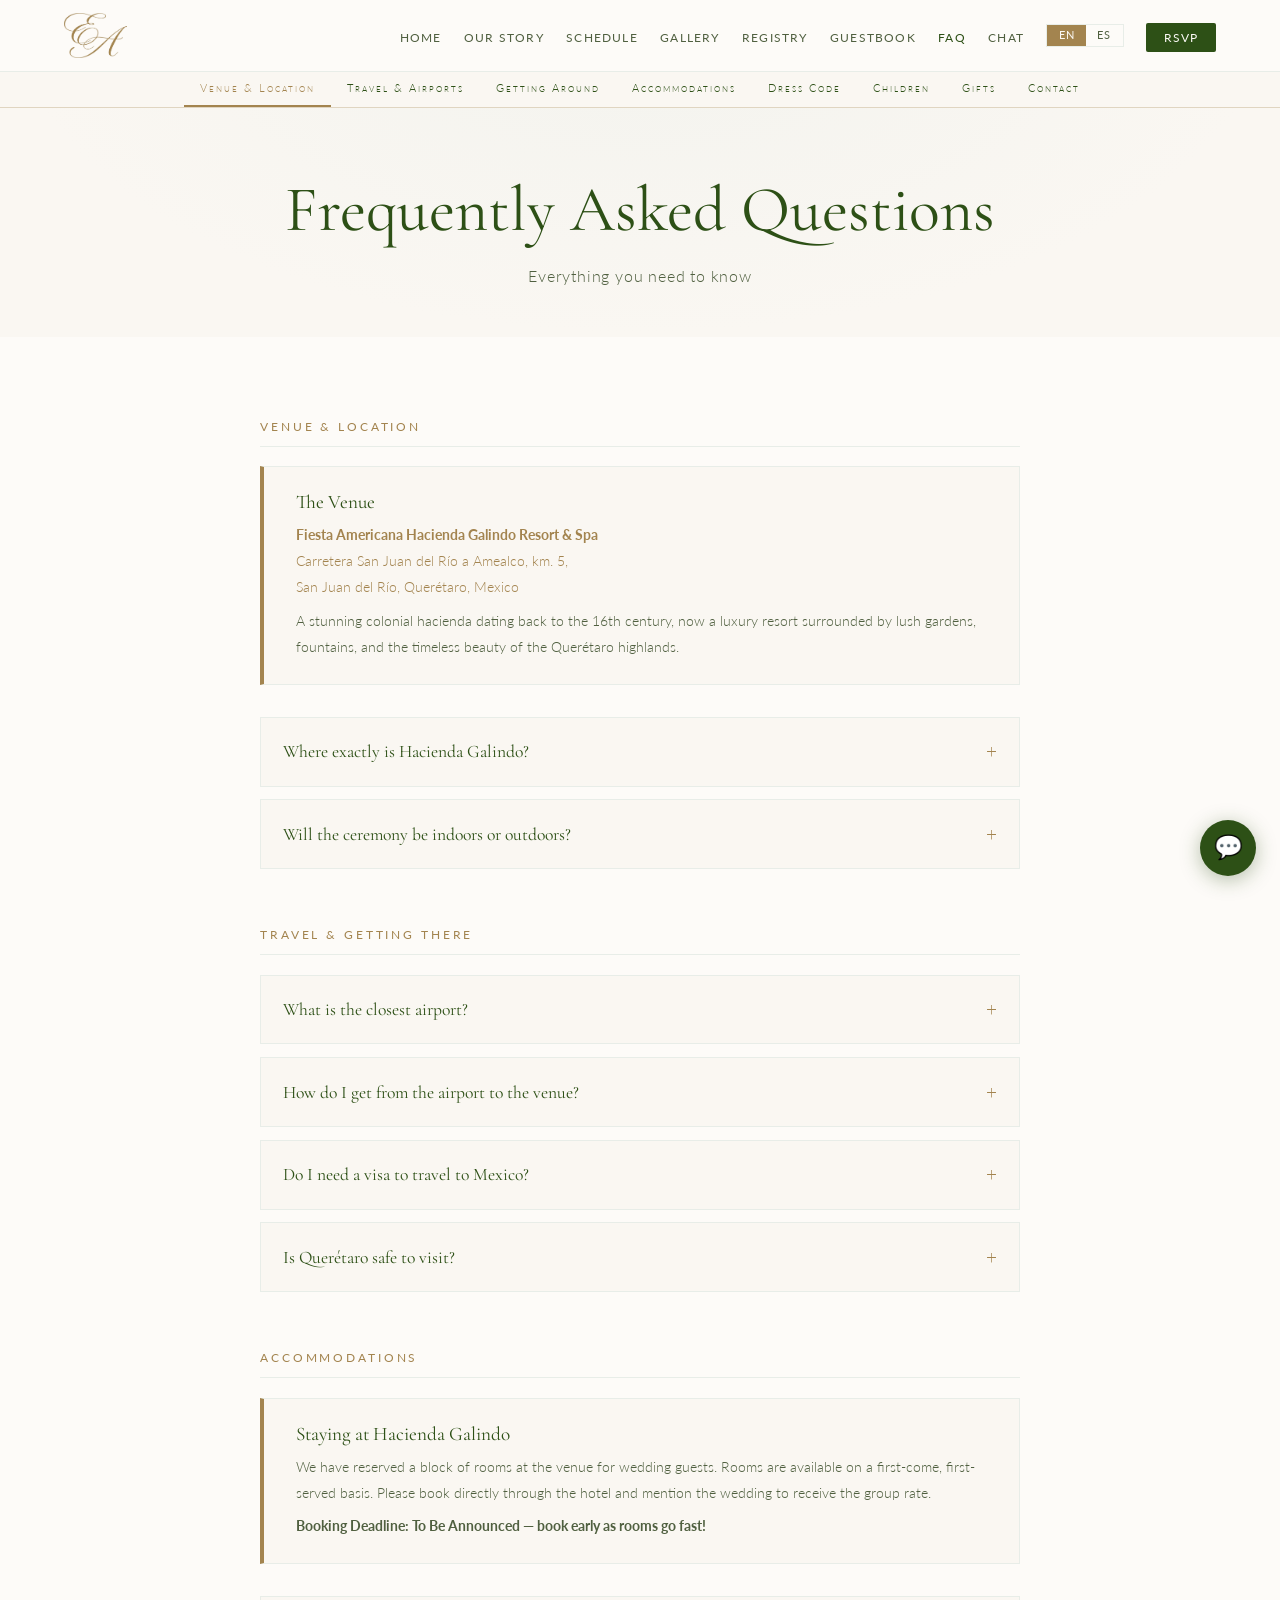
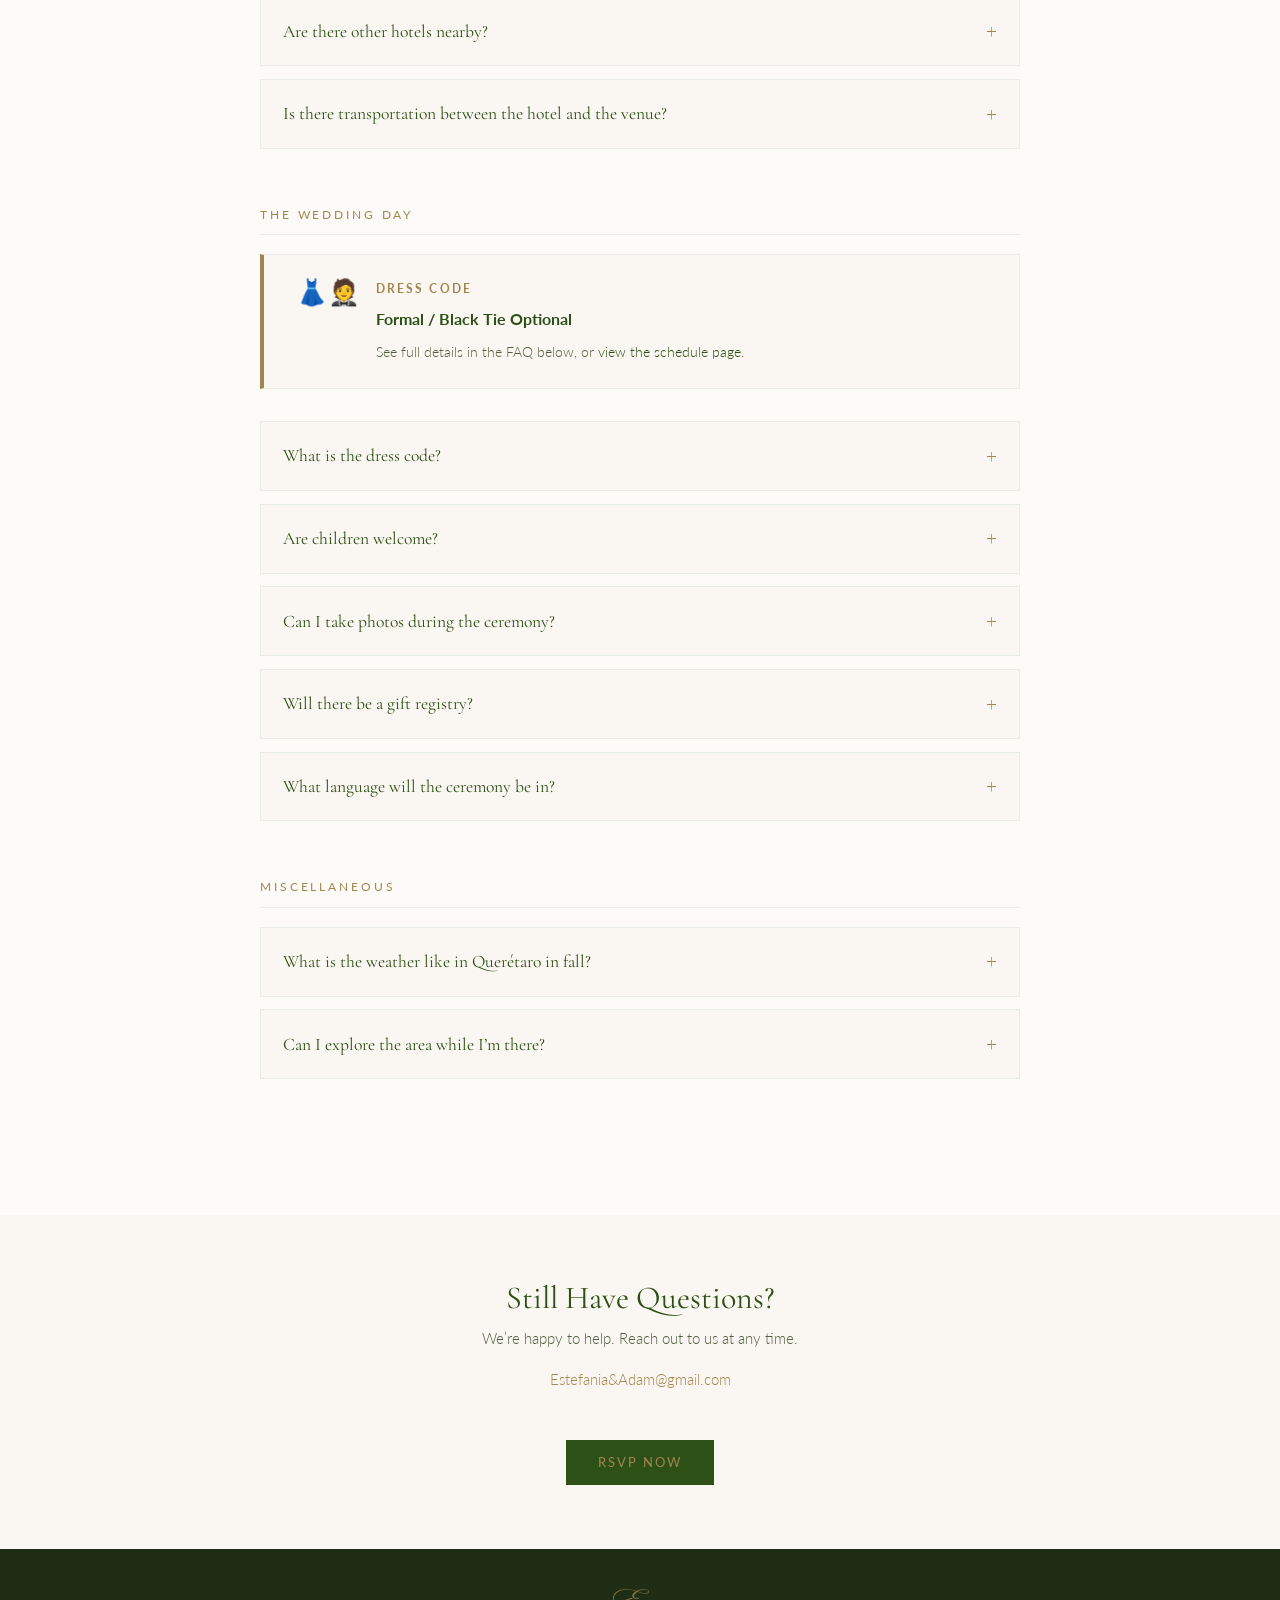
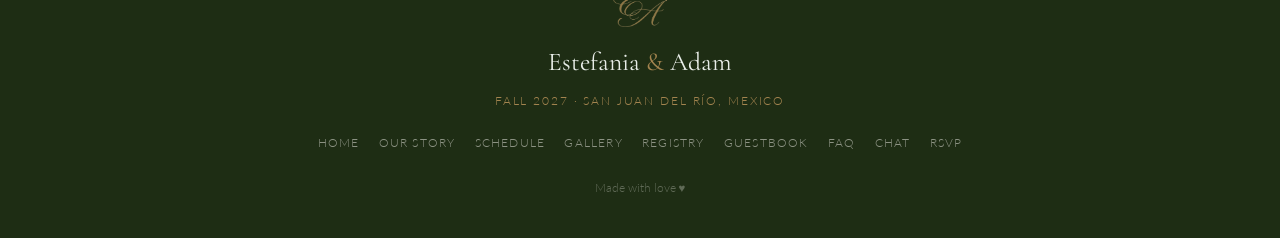
==== commit d9ea925f: "Adding wedding chat" ====
--- a/faq.html
+++ b/faq.html
@@ -89,6 +89,7 @@
       <li><a href="registry.html" data-i18n="nav_registry">Registry</a></li>
       <li><a href="guestbook.html" data-i18n="nav_guestbook">Guestbook</a></li>
       <li><a href="faq.html" data-i18n="nav_faq">FAQ</a></li>
+      <li><a href="#" data-i18n="nav_chat" onclick="event.preventDefault(); window.chatWidget && window.chatWidget.open();">Chat</a></li>
       <li class="lang-toggle-item" style="display:flex;align-items:center">
         <div class="lang-toggle" role="group" aria-label="Language">
           <button class="lang-btn lang-active" id="lang-en" data-lang="en" onclick="setLanguage('en')">EN</button>
@@ -368,6 +369,7 @@
     <li><a href="registry.html" data-i18n="nav_registry">Registry</a></li>
     <li><a href="guestbook.html" data-i18n="nav_guestbook">Guestbook</a></li>
     <li><a href="faq.html" data-i18n="nav_faq">FAQ</a></li>
+    <li><a href="#" data-i18n="nav_chat" onclick="event.preventDefault(); window.chatWidget && window.chatWidget.open();">Chat</a></li>
     <li><a href="rsvp.html" data-i18n="nav_rsvp">RSVP</a></li>
   </ul>
   <p class="footer-copy" data-i18n="footer_love">Made with love &hearts;</p>
@@ -375,5 +377,35 @@
 
 <script src="translations.js"></script>
 <script src="script.js"></script>
+
+<!-- ===== CHAT WIDGET ===== -->
+<div id="chat-widget">
+  <button id="chat-bubble" class="chat-bubble-btn" aria-label="Open wedding chat" aria-haspopup="dialog" aria-expanded="false">
+    💬
+    <span id="chat-unread-badge" class="chat-badge" style="display:none" aria-live="polite"></span>
+  </button>
+  <div id="chat-window" class="chat-window" role="dialog" aria-label="Wedding Chat" aria-hidden="true">
+    <div class="chat-header">
+      <div class="chat-header-text">
+        <div class="chat-title" data-i18n="chat_title">Wedding Chat 💒</div>
+        <div class="chat-subtitle" data-i18n="chat_subtitle">Chat with guests in real time</div>
+      </div>
+      <button class="chat-close-btn" aria-label="Close chat">✕</button>
+    </div>
+    <div id="chat-name-prompt" class="chat-name-prompt"></div>
+    <div id="chat-main" class="chat-main" style="display:none">
+      <div id="chat-user-bar" class="chat-user-bar"></div>
+      <div id="chat-messages" class="chat-messages"></div>
+      <div class="chat-input-wrap">
+        <div class="chat-input-row">
+          <input type="text" id="chat-input" class="chat-input" maxlength="200" data-i18n-placeholder="chat_placeholder" placeholder="Type a message…" autocomplete="off" />
+          <button id="chat-send" class="chat-send-btn" data-i18n="chat_send" disabled>Send</button>
+        </div>
+        <span id="chat-char-count" class="chat-char-count" style="display:none"></span>
+      </div>
+    </div>
+  </div>
+</div>
+<script src="chat.js"></script>
 </body>
 </html>
--- a/style.css
+++ b/style.css
@@ -1076,3 +1076,382 @@
   margin-top: 1rem;
   font-size: 0.9rem;
 }
+
+/* =========================================
+   CHAT WIDGET
+   ========================================= */
+
+/* --- Bubble button --- */
+.chat-bubble-btn {
+  position: fixed;
+  bottom: 24px;
+  right: 24px;
+  width: 56px;
+  height: 56px;
+  border-radius: 50%;
+  background: var(--rose);
+  border: none;
+  cursor: pointer;
+  display: flex;
+  align-items: center;
+  justify-content: center;
+  font-size: 1.45rem;
+  line-height: 1;
+  box-shadow: 0 4px 20px rgba(45, 80, 22, 0.35);
+  transition: transform 0.2s, box-shadow 0.2s;
+  z-index: 9999;
+  color: var(--ivory);
+  position: fixed; /* explicit repeat for specificity */
+}
+
+.chat-bubble-btn:hover {
+  transform: scale(1.08);
+  box-shadow: 0 6px 28px rgba(45, 80, 22, 0.45);
+}
+
+/* --- Unread badge --- */
+.chat-badge {
+  position: absolute;
+  top: -3px;
+  right: -3px;
+  min-width: 20px;
+  height: 20px;
+  border-radius: 10px;
+  background: var(--gold);
+  color: var(--ivory);
+  font-family: 'Lato', sans-serif;
+  font-size: 0.62rem;
+  font-weight: 700;
+  display: flex;
+  align-items: center;
+  justify-content: center;
+  padding: 0 4px;
+  border: 2px solid var(--warm-white);
+  animation: chat-badge-pulse 2.2s infinite;
+}
+
+@keyframes chat-badge-pulse {
+  0%, 100% { transform: scale(1); }
+  50%       { transform: scale(1.18); }
+}
+
+/* --- Chat window --- */
+.chat-window {
+  position: fixed;
+  bottom: 92px;
+  right: 24px;
+  width: 320px;
+  height: 420px;
+  background: var(--warm-white);
+  border: 1px solid rgba(45, 80, 22, 0.18);
+  box-shadow: 0 8px 40px rgba(45, 80, 22, 0.2);
+  z-index: 9998;
+  display: flex;
+  flex-direction: column;
+  overflow: hidden;
+  transform: translateY(16px) scale(0.97);
+  opacity: 0;
+  pointer-events: none;
+  transition: transform 0.22s ease, opacity 0.22s ease;
+}
+
+.chat-window.chat-open {
+  transform: translateY(0) scale(1);
+  opacity: 1;
+  pointer-events: all;
+}
+
+/* --- Header --- */
+.chat-header {
+  background: var(--rose);
+  padding: 0.85rem 1rem;
+  display: flex;
+  align-items: center;
+  justify-content: space-between;
+  flex-shrink: 0;
+}
+
+.chat-header-text { flex: 1; min-width: 0; }
+
+.chat-title {
+  font-family: 'Cormorant Garamond', serif;
+  font-size: 1rem;
+  font-weight: 500;
+  color: var(--ivory);
+  line-height: 1.2;
+}
+
+.chat-subtitle {
+  font-family: 'Lato', sans-serif;
+  font-size: 0.68rem;
+  letter-spacing: 0.06em;
+  color: rgba(250, 247, 242, 0.72);
+  margin-top: 0.12rem;
+}
+
+.chat-close-btn {
+  background: none;
+  border: none;
+  color: rgba(250, 247, 242, 0.75);
+  font-size: 1rem;
+  cursor: pointer;
+  padding: 0.2rem 0.4rem;
+  line-height: 1;
+  transition: color 0.2s;
+  flex-shrink: 0;
+  margin-left: 0.5rem;
+}
+
+.chat-close-btn:hover { color: var(--ivory); }
+
+/* --- Name prompt --- */
+.chat-name-prompt {
+  flex: 1;
+  display: flex;
+  align-items: center;
+  justify-content: center;
+  padding: 1.5rem 1.2rem;
+}
+
+.chat-name-inner { text-align: center; width: 100%; }
+
+.chat-name-icon {
+  font-size: 2.2rem;
+  margin-bottom: 0.8rem;
+  line-height: 1;
+}
+
+.chat-name-question {
+  font-family: 'Cormorant Garamond', serif;
+  font-size: 1.1rem;
+  color: var(--rose);
+  margin-bottom: 1rem;
+}
+
+.chat-name-input {
+  width: 100%;
+  padding: 0.6rem 0.85rem;
+  font-family: 'Lato', sans-serif;
+  font-size: 0.88rem;
+  border: 1px solid rgba(45, 80, 22, 0.22);
+  background: var(--ivory);
+  color: var(--text);
+  outline: none;
+  margin-bottom: 0.75rem;
+  transition: border-color 0.2s;
+  border-radius: 0;
+  appearance: none;
+}
+
+.chat-name-input:focus { border-color: var(--rose); }
+
+.chat-join-btn {
+  width: 100%;
+  padding: 0.65rem;
+  background: var(--rose);
+  color: var(--ivory);
+  border: none;
+  font-family: 'Lato', sans-serif;
+  font-size: 0.75rem;
+  letter-spacing: 0.13em;
+  text-transform: uppercase;
+  cursor: pointer;
+  transition: background 0.2s;
+}
+
+.chat-join-btn:hover { background: var(--rose-dark); }
+
+/* --- Main chat view --- */
+.chat-main {
+  flex: 1;
+  display: flex;
+  flex-direction: column;
+  overflow: hidden;
+  min-height: 0;
+}
+
+/* --- User bar --- */
+.chat-user-bar {
+  background: rgba(45, 80, 22, 0.045);
+  padding: 0.38rem 0.9rem;
+  border-bottom: 1px solid rgba(45, 80, 22, 0.07);
+  flex-shrink: 0;
+}
+
+.chat-user-label {
+  font-size: 0.68rem;
+  color: var(--text-light);
+  letter-spacing: 0.02em;
+}
+
+.chat-change-name {
+  color: var(--gold);
+  font-size: 0.68rem;
+  text-decoration: underline;
+  text-underline-offset: 2px;
+}
+
+.chat-change-name:hover { color: var(--gold-light); }
+
+/* --- Messages scroll area --- */
+.chat-messages {
+  flex: 1;
+  overflow-y: auto;
+  padding: 0.8rem;
+  display: flex;
+  flex-direction: column;
+  gap: 0.25rem;
+  min-height: 0;
+}
+
+/* Thin gold scrollbar */
+.chat-messages::-webkit-scrollbar { width: 3px; }
+.chat-messages::-webkit-scrollbar-track { background: transparent; }
+.chat-messages::-webkit-scrollbar-thumb { background: var(--gold); border-radius: 2px; }
+.chat-messages { scrollbar-width: thin; scrollbar-color: var(--gold) transparent; }
+
+/* Empty state */
+.chat-empty {
+  text-align: center;
+  color: var(--text-light);
+  font-family: 'Cormorant Garamond', serif;
+  font-style: italic;
+  font-size: 0.88rem;
+  padding: 2.5rem 1rem;
+  opacity: 0.8;
+}
+
+/* Date separator */
+.chat-date-sep {
+  text-align: center;
+  font-size: 0.62rem;
+  letter-spacing: 0.12em;
+  text-transform: uppercase;
+  color: var(--text-light);
+  opacity: 0.55;
+  margin: 0.5rem 0 0.25rem;
+}
+
+/* Message wrapper */
+.chat-msg-wrap {
+  display: flex;
+  flex-direction: column;
+  max-width: 82%;
+}
+
+.chat-msg-me   { align-self: flex-end;   align-items: flex-end; }
+.chat-msg-them { align-self: flex-start; align-items: flex-start; }
+
+/* Author name */
+.chat-msg-author {
+  font-size: 0.62rem;
+  letter-spacing: 0.1em;
+  text-transform: uppercase;
+  color: var(--gold);
+  margin-bottom: 0.18rem;
+  padding-left: 0.1rem;
+}
+
+/* Bubble */
+.chat-bubble {
+  padding: 0.5rem 0.75rem 0.35rem;
+  max-width: 100%;
+}
+
+.chat-msg-them .chat-bubble {
+  background: var(--blush);
+  color: var(--text);
+  border-radius: 0 8px 8px 8px;
+}
+
+.chat-msg-me .chat-bubble {
+  background: var(--rose);
+  color: var(--ivory);
+  border-radius: 8px 0 8px 8px;
+}
+
+.chat-bubble-text {
+  font-size: 0.86rem;
+  line-height: 1.5;
+  word-break: break-word;
+  display: block;
+}
+
+.chat-bubble-time {
+  font-size: 0.6rem;
+  opacity: 0.55;
+  margin-top: 0.15rem;
+  display: block;
+  text-align: right;
+}
+
+/* --- Input area --- */
+.chat-input-wrap {
+  flex-shrink: 0;
+  border-top: 1px solid rgba(45, 80, 22, 0.1);
+  padding: 0.65rem 0.75rem 0.6rem;
+  background: var(--ivory);
+}
+
+.chat-input-row {
+  display: flex;
+  gap: 0.45rem;
+  align-items: center;
+}
+
+.chat-input {
+  flex: 1;
+  min-width: 0;
+  padding: 0.5rem 0.7rem;
+  font-family: 'Lato', sans-serif;
+  font-size: 0.84rem;
+  border: 1px solid rgba(45, 80, 22, 0.18);
+  background: var(--warm-white);
+  color: var(--text);
+  outline: none;
+  transition: border-color 0.2s;
+  border-radius: 0;
+  appearance: none;
+}
+
+.chat-input:focus { border-color: var(--gold); }
+
+.chat-send-btn {
+  padding: 0.5rem 0.9rem;
+  background: var(--gold);
+  color: var(--ivory);
+  border: none;
+  font-family: 'Lato', sans-serif;
+  font-size: 0.72rem;
+  letter-spacing: 0.1em;
+  text-transform: uppercase;
+  cursor: pointer;
+  transition: background 0.2s;
+  white-space: nowrap;
+  flex-shrink: 0;
+}
+
+.chat-send-btn:hover:not(:disabled) { background: #8a6d3f; }
+.chat-send-btn:disabled { opacity: 0.42; cursor: not-allowed; }
+
+.chat-char-count {
+  font-size: 0.66rem;
+  color: var(--text-light);
+  margin-top: 0.28rem;
+  text-align: right;
+  display: none;
+}
+
+/* --- Mobile --- */
+@media (max-width: 480px) {
+  .chat-bubble-btn {
+    bottom: 16px;
+    right: 16px;
+  }
+  .chat-window {
+    bottom: 84px;
+    right: 16px;
+    left: 16px;
+    width: auto;
+  }
+}
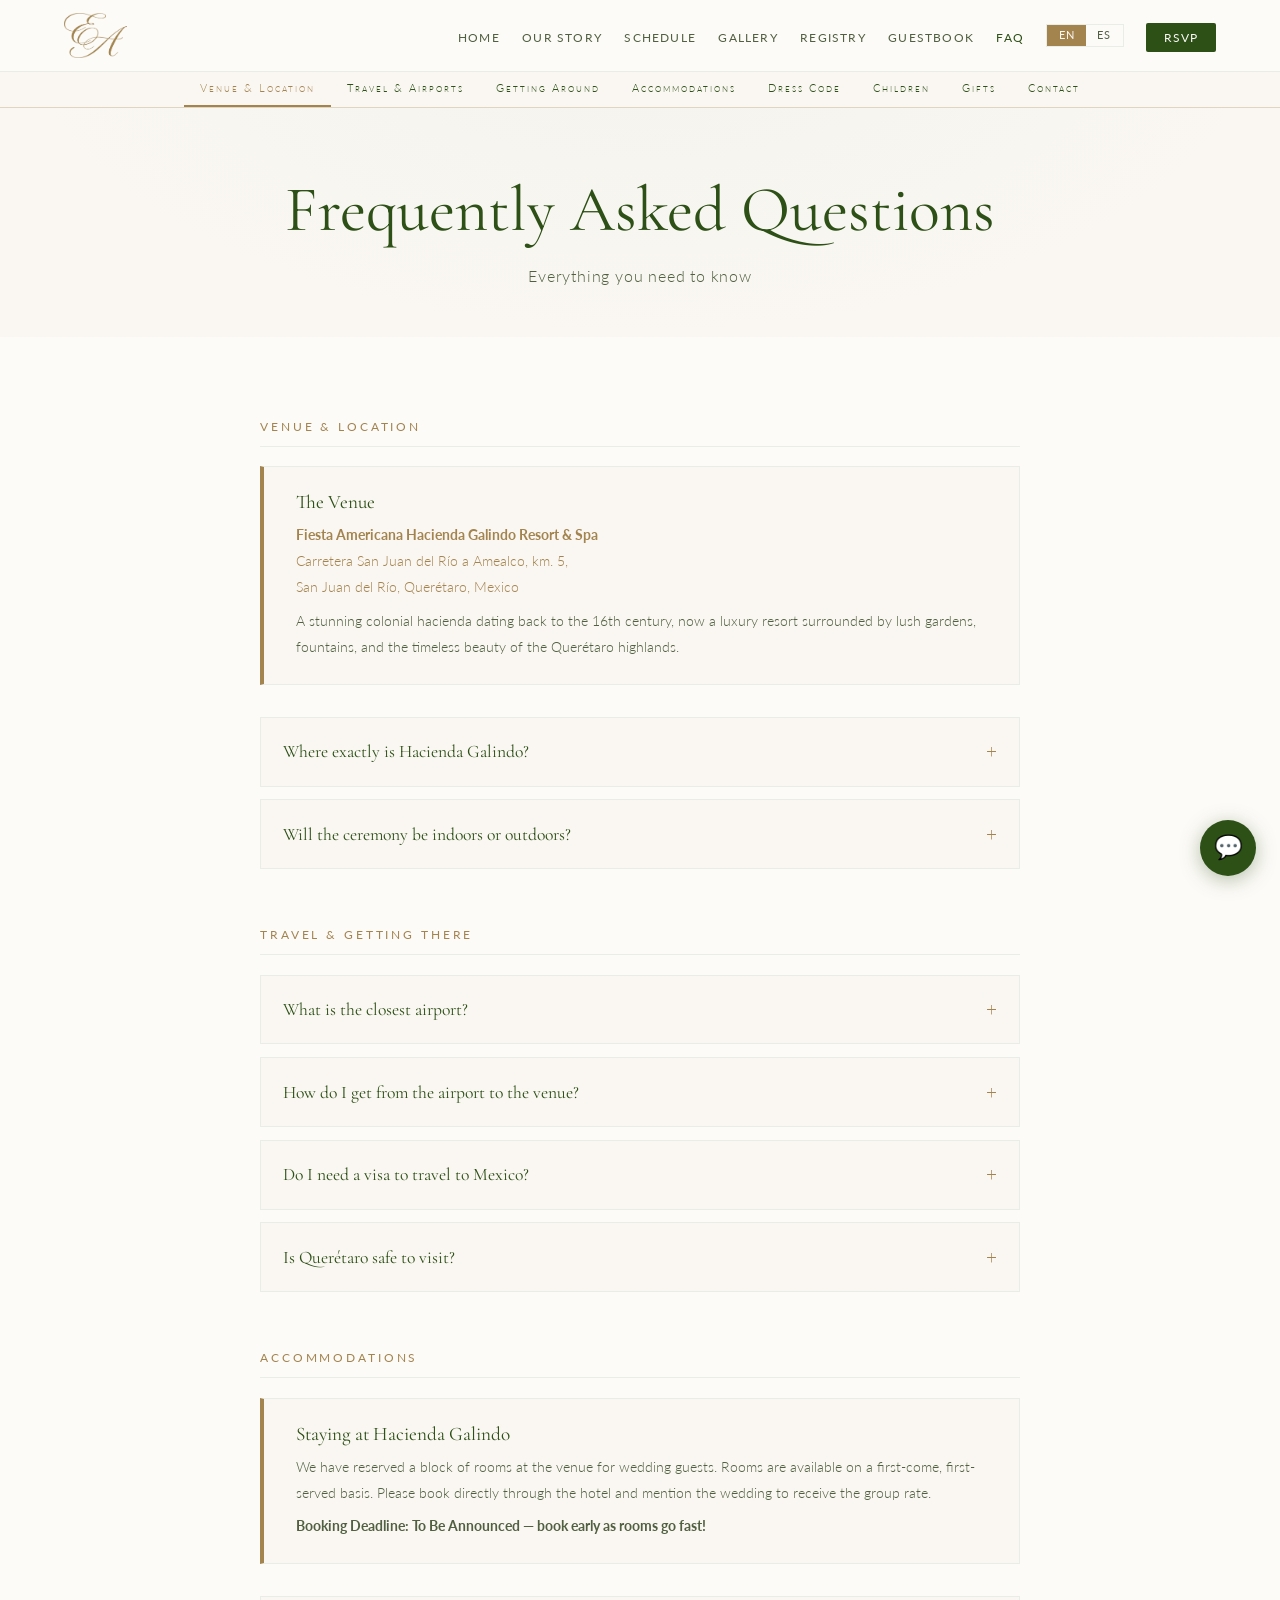
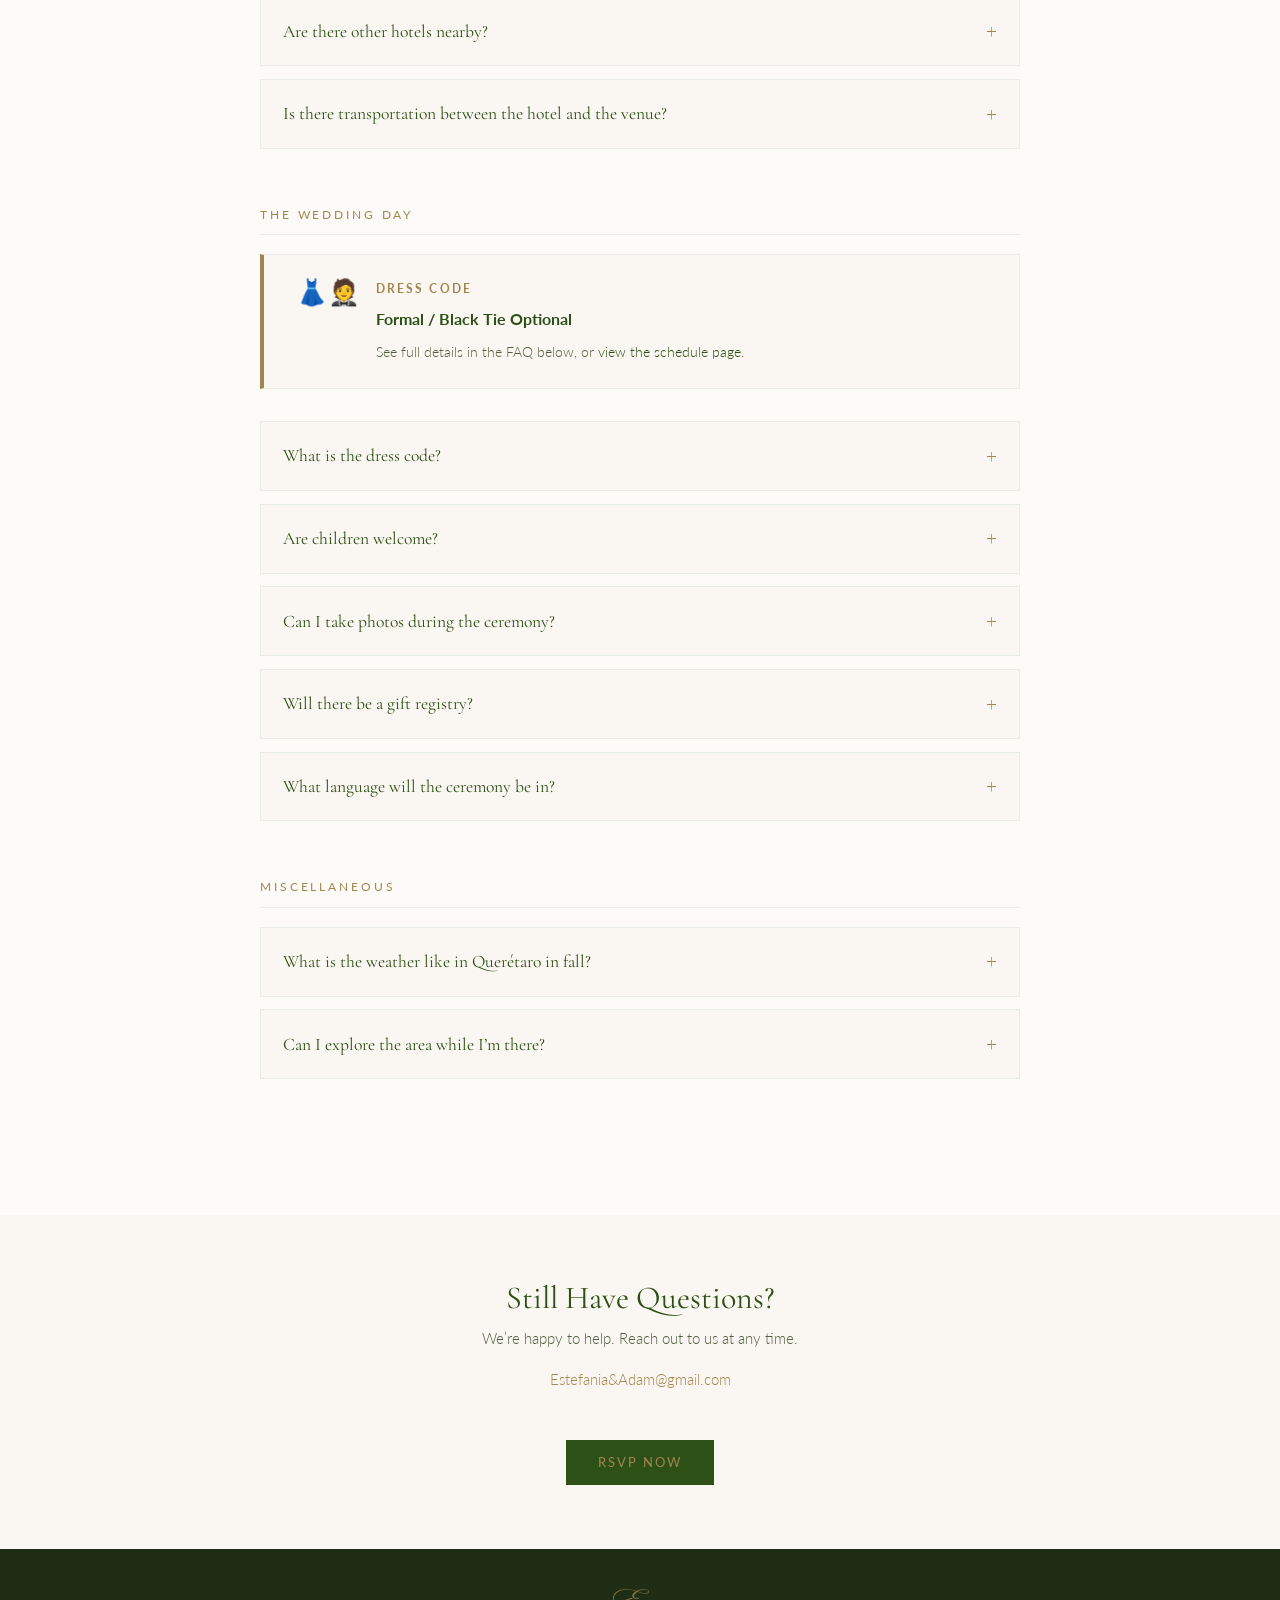
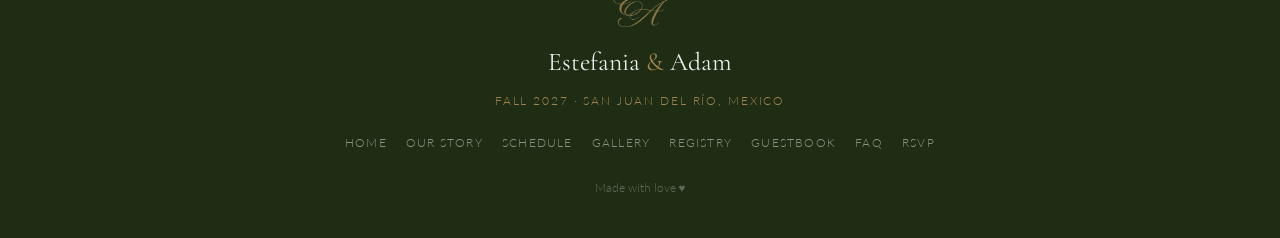
==== commit abe839ae: "fixed photos on mobile and removed chat from navigation" ====
--- a/faq.html
+++ b/faq.html
@@ -89,7 +89,6 @@
       <li><a href="registry.html" data-i18n="nav_registry">Registry</a></li>
       <li><a href="guestbook.html" data-i18n="nav_guestbook">Guestbook</a></li>
       <li><a href="faq.html" data-i18n="nav_faq">FAQ</a></li>
-      <li><a href="#" data-i18n="nav_chat" onclick="event.preventDefault(); window.chatWidget && window.chatWidget.open();">Chat</a></li>
       <li class="lang-toggle-item" style="display:flex;align-items:center">
         <div class="lang-toggle" role="group" aria-label="Language">
           <button class="lang-btn lang-active" id="lang-en" data-lang="en" onclick="setLanguage('en')">EN</button>
@@ -369,7 +368,6 @@
     <li><a href="registry.html" data-i18n="nav_registry">Registry</a></li>
     <li><a href="guestbook.html" data-i18n="nav_guestbook">Guestbook</a></li>
     <li><a href="faq.html" data-i18n="nav_faq">FAQ</a></li>
-    <li><a href="#" data-i18n="nav_chat" onclick="event.preventDefault(); window.chatWidget && window.chatWidget.open();">Chat</a></li>
     <li><a href="rsvp.html" data-i18n="nav_rsvp">RSVP</a></li>
   </ul>
   <p class="footer-copy" data-i18n="footer_love">Made with love &hearts;</p>
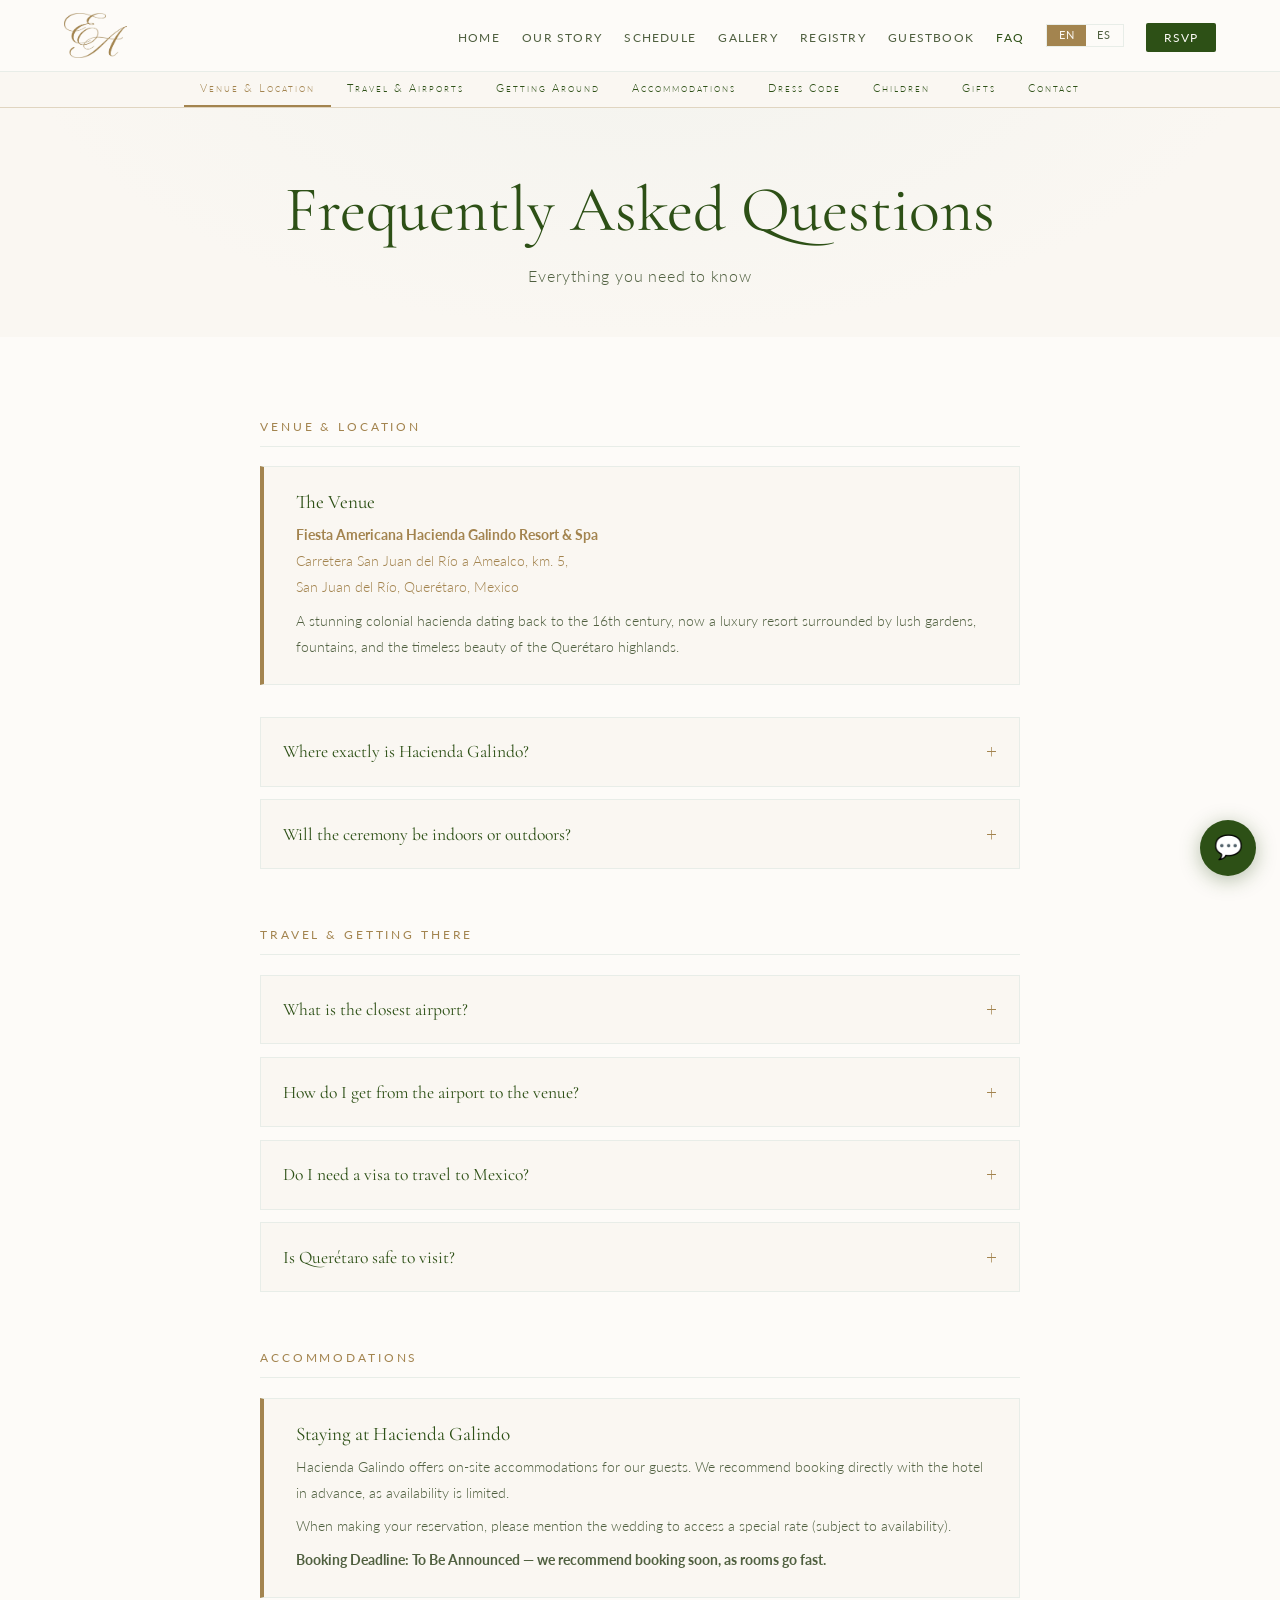
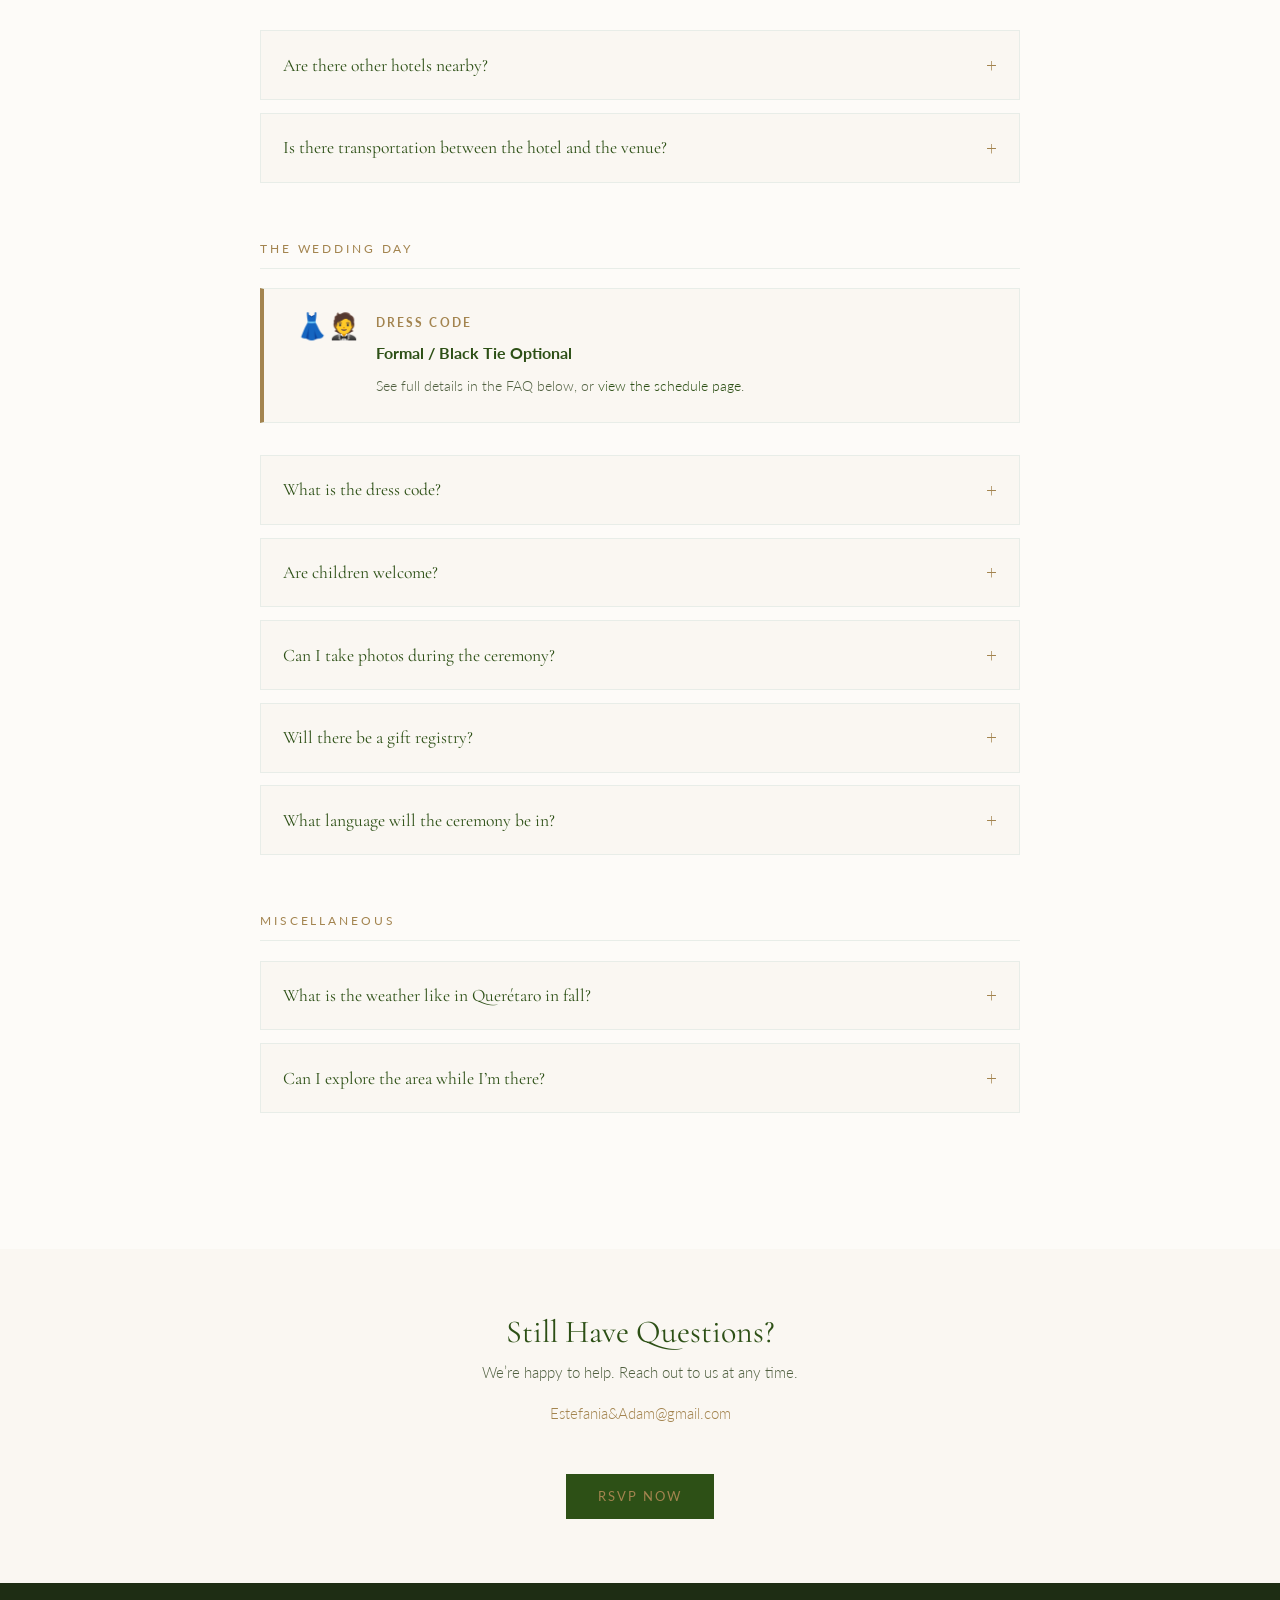
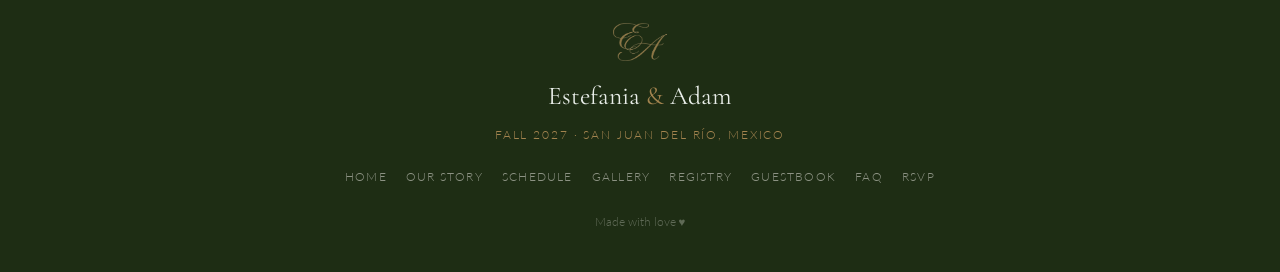
==== commit 6a85df9b: "fannie feedback 4" ====
--- a/faq.html
+++ b/faq.html
@@ -175,7 +175,8 @@
             <span class="accordion-icon">+</span>
           </div>
           <div class="accordion-body">
-            <p data-i18n="faq_a_transport_intro">Several options:</p>
+            <p data-i18n="faq_a_transport_preamble">We recommend flying directly into Querétaro (QRO), as it is the closest and most convenient option. Mexico City (CDMX) is also an alternative, but the drive can involve significant traffic.</p>
+            <p data-i18n="faq_a_transport_intro">Transport options:</p>
             <ul>
               <li data-i18n="faq_a_transport_car"><strong>Rental car</strong>: Recommended for flexibility. Highway 57D connects Mexico City and Querétaro and is a smooth, well-maintained toll road.</li>
               <li data-i18n="faq_a_transport_shuttle"><strong>Shuttle service</strong>: The hotel can arrange private shuttle transfers from both airports. Contact the resort directly for rates.</li>
@@ -213,8 +214,9 @@
 
         <div class="info-box">
           <h3 data-i18n="faq_accom_box_title">Staying at Hacienda Galindo</h3>
-          <p data-i18n="faq_accom_box_p1">We have reserved a block of rooms at the venue for wedding guests. Rooms are available on a first-come, first-served basis. Please book directly through the hotel and mention the wedding to receive the group rate.</p>
-          <p style="margin-top:0.5rem"><strong data-i18n="faq_accom_box_deadline">Booking Deadline: To Be Announced — book early as rooms go fast!</strong></p>
+          <p data-i18n="faq_accom_box_p1">Hacienda Galindo offers on-site accommodations for our guests. We recommend booking directly with the hotel in advance, as availability is limited.</p>
+          <p style="margin-top:0.5rem" data-i18n="faq_accom_box_p2">When making your reservation, please mention the wedding to access a special rate (subject to availability).</p>
+          <p style="margin-top:0.5rem"><strong data-i18n="faq_accom_box_deadline">Booking Deadline: To Be Announced — we recommend booking soon, as rooms go fast.</strong></p>
         </div>
 
         <div class="accordion fade-in">
